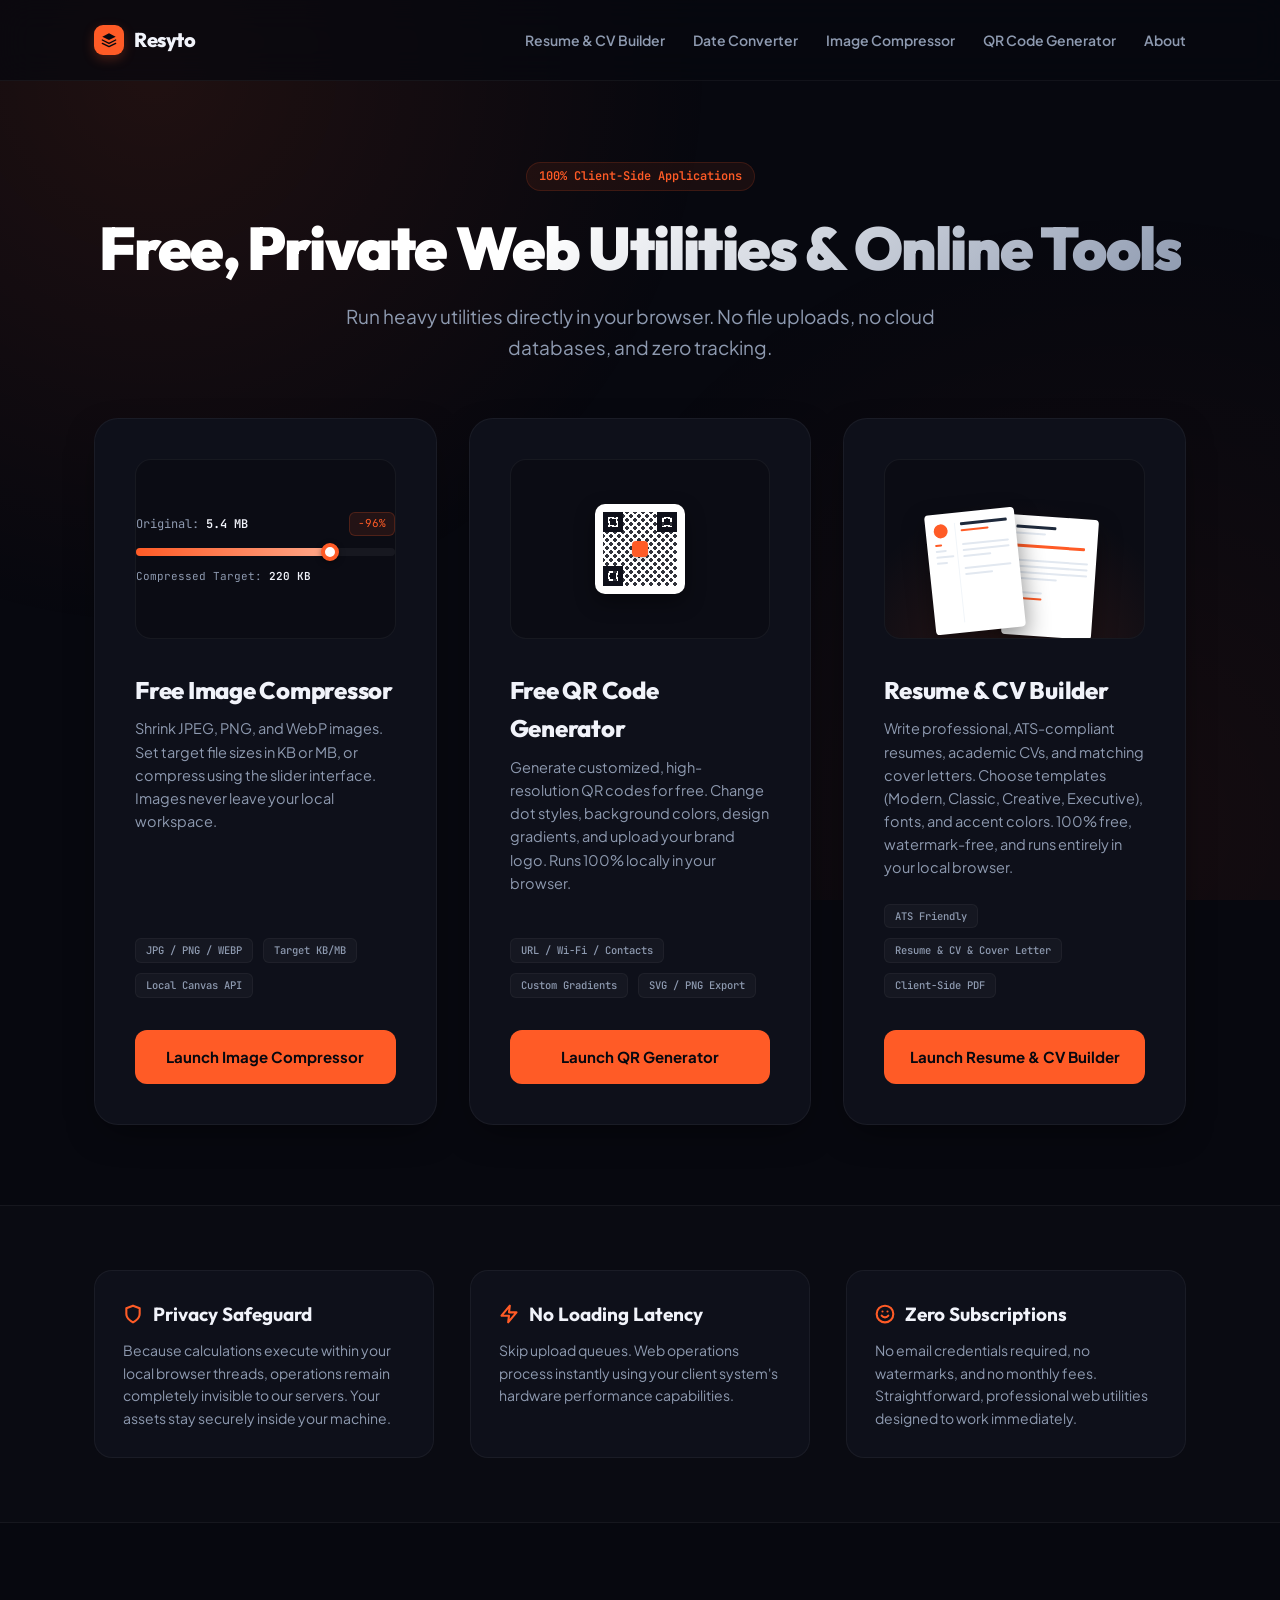
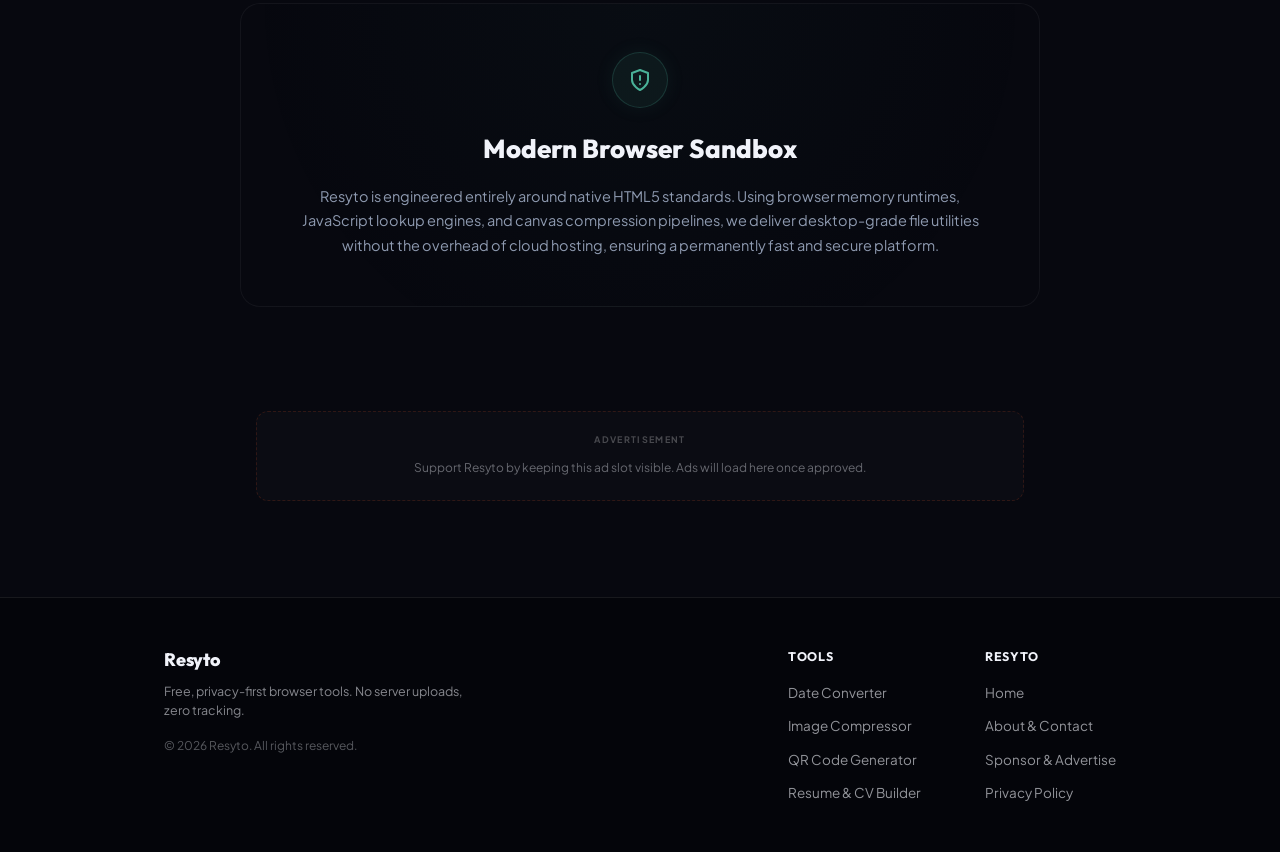
==== index.html @ 3b46aefe "Add global Google AdSense ad slots and Patreon support button across all tools" ====
<!DOCTYPE html>
<html lang="en">
<head>
  <meta charset="UTF-8">
  <meta name="viewport" content="width=device-width, initial-scale=1">
  <title>Resyto — Free Resume Builder, Image Compressor &amp; QR Code Generator</title>
  <meta name="description" content="Build professional, ATS-compliant resumes &amp; CVs, compress images to exact KB targets, and generate custom QR codes. 100% free, private, and local in your browser.">
  <meta name="robots" content="index, follow">
  <meta name="theme-color" content="#07080F">
  <meta name="color-scheme" content="dark">
  <link rel="canonical" href="https://resyto.com/">
  <link rel="manifest" href="/manifest.json">

  <!-- Structured Data: WebSite Schema -->
  <script type="application/ld+json">
  {
    "@context": "https://schema.org",
    "@type": "WebSite",
    "name": "Resyto",
    "url": "https://resyto.com/",
    "description": "A curated suite of free, private, and client-side web tools, including an ATS Resume & CV Builder, Free Image Compressor, and Custom QR Code Generator."
  }
  </script>

  <!-- Structured Data: BreadcrumbList Schema -->
  <script type="application/ld+json">
  {
    "@context": "https://schema.org",
    "@type": "BreadcrumbList",
    "itemListElement": [
      {
        "@type": "ListItem",
        "position": 1,
        "name": "Home",
        "item": "https://resyto.com/"
      }
    ]
  }
  </script>
  
  <link rel="icon" type="image/png" href="/favicon.png">
  <link rel="apple-touch-icon" href="/favicon.png">
  <link rel="shortcut icon" href="/favicon.ico" type="image/x-icon">

  <!-- Open Graph / Facebook -->
  <meta property="og:type" content="website">
  <meta property="og:url" content="https://resyto.com/">
  <meta property="og:title" content="Resyto — Free Resume Builder, Image Compressor &amp; QR">
  <meta property="og:description" content="Smarter web tools running 100% locally. Build ATS-compliant resumes, compress images to target sizes, and generate styled QR codes. Free, private &amp; secure.">
  <meta property="og:image" content="https://resyto.com/og-image.png">
  <meta property="og:image:secure_url" content="https://resyto.com/og-image.png">
  <meta property="og:image:type" content="image/png">
  <meta property="og:image:width" content="1200">
  <meta property="og:image:height" content="630">
  <meta property="og:image:alt" content="Resyto — Free Web Tools & Utilities">
  <meta property="og:locale" content="en_US">
  <meta property="og:site_name" content="Resyto">

  <!-- Twitter -->
  <meta name="twitter:card" content="summary_large_image">
  <meta name="twitter:url" content="https://resyto.com/">
  <meta name="twitter:title" content="Resyto — Free Resume Builder, Image Compressor &amp; QR">
  <meta name="twitter:description" content="Smarter web tools running 100% locally. Build ATS-compliant resumes, compress images to target sizes, and generate styled QR codes. Free, private &amp; secure.">
  <meta name="twitter:image" content="https://resyto.com/og-image.png">
  <meta name="twitter:image:alt" content="Resyto — Free Web Tools & Utilities">

  <!-- Typography -->
  <link rel="preconnect" href="https://fonts.googleapis.com">
  <link rel="preconnect" href="https://fonts.gstatic.com" crossorigin>
  <link href="https://fonts.googleapis.com/css2?family=Outfit:wght@400;500;600;700;800;900&family=Plus+Jakarta+Sans:wght@400;500;600;700;800&family=JetBrains+Mono:wght@400;500;600&display=swap" rel="stylesheet">

  <style>
    :root {
      --bg: #07080F;
      --bg-surface: #0E101A;
      --bg-surface-raised: #151829;
      --border: rgba(255, 255, 255, 0.05);
      --border-hover: rgba(255, 255, 255, 0.12);
      
      --primary: #FF5B26; /* Tomato Orange */
      --primary-glow: rgba(255, 91, 38, 0.15);
      --green: #4AB299; /* Mint Teal */
      --green-glow: rgba(74, 178, 153, 0.15);
      
      --text: #F1F3FA;
      --text-muted: #8E9AB0;
      --text-dim: #5C677D;
      
      --shadow: rgba(0, 0, 0, 0.6);
      --font-title: 'Outfit', sans-serif;
      --font-sans: 'Plus Jakarta Sans', sans-serif;
      --font-mono: 'JetBrains Mono', monospace;
    }

    * {
      margin: 0;
      padding: 0;
      box-sizing: border-box;
    }

    body {
      background-color: var(--bg);
      color: var(--text);
      font-family: var(--font-sans);
      -webkit-font-smoothing: antialiased;
      line-height: 1.6;
      min-height: 100vh;
      display: flex;
      flex-direction: column;
      position: relative;
      overflow-x: hidden;
    }

    /* Ambient Background Glows */
    body::before {
      content: '';
      position: fixed;
      inset: 0;
      background: 
        radial-gradient(circle at 12% 8%, rgba(255, 91, 38, 0.10) 0%, transparent 40%),
        radial-gradient(circle at 88% 92%, rgba(255, 91, 38, 0.06) 0%, transparent 45%);
      pointer-events: none;
      z-index: 0;
    }

    .container {
      max-width: 1140px;
      margin: 0 auto;
      padding: 0 24px;
      position: relative;
      z-index: 1;
      width: 100%;
    }

    /* Navbar */
    header {
      padding: 24px 0;
      border-bottom: 1px solid var(--border);
      background-color: rgba(7, 8, 15, 0.7);
      backdrop-filter: blur(16px);
      position: sticky;
      top: 0;
      z-index: 100;
    }

    .nav-container {
      display: flex;
      justify-content: space-between;
      align-items: center;
    }

    .brand {
      display: flex;
      align-items: center;
      gap: 10px;
      text-decoration: none;
      color: var(--text);
    }

    .brand-logo {
      width: 30px;
      height: 30px;
      border-radius: 9px;
      background: linear-gradient(135deg, var(--primary) 0%, var(--green) 100%);
      display: flex;
      align-items: center;
      justify-content: center;
      box-shadow: 0 4px 12px rgba(255, 91, 38, 0.2);
    }

    .brand-logo svg {
      width: 16px;
      height: 16px;
      color: #FFF;
    }

    .brand-name {
      font-family: var(--font-title);
      font-weight: 800;
      font-size: 20px;
      letter-spacing: -0.02em;
    }

    .nav-links {
      display: flex;
      gap: 28px;
    }

    .nav-links a {
      color: var(--text-muted);
      text-decoration: none;
      font-size: 14px;
      font-weight: 600;
      transition: color 0.2s ease;
    }

    .nav-links a:hover {
      color: var(--text);
    }

    /* Hero Section */
    .hero {
      padding: 80px 0 56px;
      text-align: center;
    }

    .hero-badge {
      font-family: var(--font-mono);
      font-size: 12px;
      font-weight: 600;
      color: var(--primary);
      background-color: rgba(255, 91, 38, 0.08);
      border: 1px solid rgba(255, 91, 38, 0.15);
      padding: 4px 12px;
      border-radius: 99px;
      margin-bottom: 24px;
      display: inline-block;
    }

    .hero h1 {
      font-family: var(--font-title);
      font-size: clamp(38px, 6vw, 60px);
      font-weight: 900;
      line-height: 1.1;
      letter-spacing: -0.03em;
      margin-bottom: 20px;
    }

    .hero h1 span.gradient {
      background: linear-gradient(135deg, #FFF 40%, var(--text-muted) 100%);
      -webkit-background-clip: text;
      -webkit-text-fill-color: transparent;
    }

    .hero p.subtitle {
      font-size: clamp(16px, 2.2vw, 19px);
      color: var(--text-muted);
      max-width: 600px;
      margin: 0 auto;
      line-height: 1.6;
    }

    /* Bento Grid */
    .bento-grid {
      display: grid;
      grid-template-columns: repeat(3, 1fr);
      gap: 32px;
      margin-bottom: 80px;
    }

    @media (max-width: 950px) {
      .bento-grid {
        grid-template-columns: repeat(2, 1fr);
        gap: 32px;
      }
    }

    @media (max-width: 650px) {
      .bento-grid {
        grid-template-columns: 1fr;
        gap: 24px;
      }
    }

    .bento-card {
      background-color: var(--bg-surface);
      border: 1px solid var(--border);
      border-radius: 24px;
      padding: 40px;
      display: flex;
      flex-direction: column;
      position: relative;
      overflow: hidden;
      box-shadow: 0 12px 36px -12px var(--shadow);
      transition: transform 0.3s cubic-bezier(0.16, 1, 0.3, 1), border-color 0.3s ease;
    }

    .bento-card:hover {
      transform: translateY(-4px);
      border-color: var(--border-hover);
    }

    /* Builder Card Visual Mockup */
    .mock-builder {
      width: 100%;
      height: 100%;
      background: radial-gradient(circle at 50% 120%, rgba(255, 91, 38, 0.15), transparent 70%);
      display: flex;
      justify-content: center;
      align-items: center;
      position: relative;
      overflow: hidden;
    }
    .mock-sheet {
      width: 90px;
      height: 120px;
      background: #FFF;
      border-radius: 4px;
      padding: 10px 8px;
      display: flex;
      flex-direction: column;
      box-shadow: 0 10px 24px rgba(0, 0, 0, 0.45);
      transition: transform 0.4s cubic-bezier(0.16, 1, 0.3, 1);
      position: absolute;
    }
    .mock-sheet.resume-sheet {
      left: calc(50% - 85px);
      transform: translateY(22px) rotate(-6deg);
      z-index: 2;
    }
    .mock-sheet.letter-sheet {
      left: calc(50% - 10px);
      transform: translateY(28px) rotate(4deg);
      z-index: 1;
    }
    .bento-card:hover .resume-sheet {
      transform: translateY(12px) rotate(-3deg);
    }
    .bento-card:hover .letter-sheet {
      transform: translateY(16px) rotate(8deg);
    }
    .mock-resume-layout {
      display: flex;
      gap: 5px;
      height: 100%;
      width: 100%;
    }
    .mock-resume-sidebar {
      width: 32%;
      border-right: 1px solid #f1f5f9;
      display: flex;
      flex-direction: column;
      gap: 4px;
      padding-right: 3px;
    }
    .mock-resume-main {
      width: 68%;
      display: flex;
      flex-direction: column;
      gap: 4px;
    }
    .mock-avatar {
      width: 12px;
      height: 12px;
      border-radius: 50%;
      background: var(--primary);
    }
    .mock-line {
      height: 2px;
      background: #e2e8f0;
      border-radius: 1px;
      width: 100%;
    }
    .mock-line.accent {
      background: var(--primary);
    }
    .mock-line.dark {
      background: #1e293b;
      height: 3px;
    }
    .mock-line.short {
      width: 60%;
    }
    .mock-line.xs {
      width: 40%;
    }
    .mock-letter-layout {
      display: flex;
      flex-direction: column;
      gap: 4px;
      height: 100%;
      width: 100%;
    }

    /* Card background glows on hover */
    .bento-card::before {
      content: '';
      position: absolute;
      inset: 0;
      background: radial-gradient(circle at 80% 20%, var(--glow-color) 0%, transparent 50%);
      opacity: 0;
      transition: opacity 0.5s ease;
      pointer-events: none;
      z-index: 0;
    }

    .bento-card:hover::before {
      opacity: 1;
    }

    .date-card { --glow-color: rgba(74, 178, 153, 0.08); }
    .compress-card { --glow-color: rgba(255, 91, 38, 0.08); }
    .qr-card { --glow-color: rgba(255, 91, 38, 0.08); }

    .card-content {
      position: relative;
      z-index: 1;
      display: flex;
      flex-direction: column;
      height: 100%;
    }

    /* High fidelity CSS Visualizations */
    .card-visual {
      height: 180px;
      background-color: rgba(0, 0, 0, 0.2);
      border: 1px solid var(--border);
      border-radius: 16px;
      margin-bottom: 32px;
      position: relative;
      overflow: hidden;
      display: flex;
      align-items: center;
      justify-content: center;
    }

    /* Date Calendar mockup */
    .mock-calendar {
      display: flex;
      background-color: #171924;
      border: 1px solid rgba(255, 255, 255, 0.06);
      border-radius: 12px;
      width: 240px;
      overflow: hidden;
      box-shadow: 0 8px 24px rgba(0,0,0,0.4);
    }

    .mock-cal-side {
      width: 70px;
      background-color: var(--green);
      display: flex;
      flex-direction: column;
      align-items: center;
      justify-content: center;
      color: #07080F;
      font-weight: 800;
      font-family: var(--font-title);
    }
    .mock-cal-side .val { font-size: 28px; line-height: 1; }
    .mock-cal-side .lbl { font-size: 11px; text-transform: uppercase; margin-top: 2px; }

    .mock-cal-body {
      flex-grow: 1;
      padding: 16px;
      display: flex;
      flex-direction: column;
      justify-content: center;
    }
    .mock-cal-body .date-item { font-size: 13px; font-weight: 600; color: var(--text); }
    .mock-cal-body .date-deva { font-size: 12px; color: var(--green); margin-top: 2px; }

    /* Compress Mockup slider */
    .mock-compress {
      width: 260px;
      display: flex;
      flex-direction: column;
      gap: 12px;
    }

    .mock-comp-stats {
      display: flex;
      justify-content: space-between;
      align-items: center;
    }

    .mock-comp-pill {
      font-family: var(--font-mono);
      font-size: 11px;
      background-color: rgba(255, 91, 38, 0.1);
      color: var(--primary);
      padding: 2px 8px;
      border-radius: 6px;
      border: 1px solid rgba(255, 91, 38, 0.2);
    }

    .mock-comp-file {
      font-family: var(--font-mono);
      font-size: 12px;
      color: var(--text-muted);
    }
    .mock-comp-file span { color: var(--text); font-weight: 600; }

    .mock-comp-bar {
      height: 8px;
      border-radius: 99px;
      background-color: rgba(255, 255, 255, 0.05);
      position: relative;
    }
    .mock-comp-fill {
      height: 100%;
      width: 75%;
      background: linear-gradient(90deg, var(--primary) 0%, #FFA88A 100%);
      border-radius: 99px;
      position: relative;
    }
    .mock-comp-handle {
      position: absolute;
      right: 0;
      top: 50%;
      transform: translate(50%, -50%);
      width: 18px;
      height: 18px;
      border-radius: 50%;
      background-color: #FFF;
      border: 4px solid var(--primary);
      box-shadow: 0 2px 6px rgba(0,0,0,0.4);
    }

    /* Mock QR Code Visual */
    .mock-qrcode {
      width: 90px;
      height: 90px;
      background-color: #FFF;
      border-radius: 10px;
      position: relative;
      padding: 8px;
      box-shadow: 0 8px 20px rgba(0, 0, 0, 0.4);
    }
    .mock-qr-corner {
      width: 20px;
      height: 20px;
      border: 5px solid #0E101A;
      background-color: #FFF;
      position: absolute;
      box-sizing: border-box;
      display: flex;
      align-items: center;
      justify-content: center;
    }
    .mock-qr-corner::before {
      content: '';
      width: 6px;
      height: 6px;
      background-color: #0E101A;
      display: block;
    }
    .top-left { top: 8px; left: 8px; }
    .top-right { top: 8px; right: 8px; }
    .bottom-left { bottom: 8px; left: 8px; }
    .mock-qr-dots {
      position: absolute;
      inset: 8px;
      background-image: 
        radial-gradient(#0E101A 2px, transparent 2px),
        radial-gradient(#0E101A 2px, transparent 2px);
      background-size: 8px 8px;
      background-position: 0 0, 4px 4px;
      opacity: 0.85;
      z-index: 1;
    }
    .mock-qr-logo {
      position: absolute;
      top: 50%; left: 50%;
      transform: translate(-50%, -50%);
      width: 16px;
      height: 16px;
      border-radius: 4px;
      background-color: var(--primary);
      z-index: 2;
      box-shadow: 0 2px 4px rgba(0, 0, 0, 0.2);
    }

    /* Card Details */
    .card-title {
      font-family: var(--font-title);
      font-size: 24px;
      font-weight: 800;
      margin-bottom: 8px;
      letter-spacing: -0.01em;
    }

    .card-desc {
      color: var(--text-muted);
      font-size: 14.5px;
      line-height: 1.6;
      margin-bottom: 24px;
      flex-grow: 1;
    }

    .card-badges {
      display: flex;
      gap: 10px;
      margin-bottom: 32px;
      flex-wrap: wrap;
    }

    .badge-item {
      font-family: var(--font-mono);
      font-size: 10.5px;
      font-weight: 500;
      padding: 3px 10px;
      border-radius: 6px;
      background-color: rgba(255, 255, 255, 0.03);
      border: 1px solid rgba(255, 255, 255, 0.04);
      color: var(--text-muted);
    }

    .card-button {
      display: inline-flex;
      align-items: center;
      justify-content: center;
      gap: 10px;
      padding: 15px;
      border-radius: 12px;
      font-weight: 700;
      font-size: 15px;
      text-decoration: none;
      transition: all 0.2s ease;
      cursor: pointer;
      background-color: var(--primary);
      color: #07080F;
    }
    .card-button:hover {
      background-color: #FF7547;
      box-shadow: 0 6px 20px -6px rgba(255, 91, 38, 0.4);
    }

    /* Benefits Section */
    .benefits-wrapper {
      background-color: rgba(255, 255, 255, 0.01);
      border-top: 1px solid var(--border);
      border-bottom: 1px solid var(--border);
      padding: 64px 0;
      margin-bottom: 80px;
    }

    .benefits-grid {
      display: grid;
      grid-template-columns: repeat(3, 1fr);
      gap: 36px;
    }

    @media (max-width: 768px) {
      .benefits-grid {
        grid-template-columns: 1fr;
        gap: 28px;
      }
    }

    .benefit-col {
      background-color: var(--bg-surface);
      border: 1px solid var(--border);
      border-radius: 18px;
      padding: 28px;
      transition: transform 0.25s ease, border-color 0.25s ease, box-shadow 0.25s ease;
      position: relative;
      overflow: hidden;
    }

    .benefit-col::before {
      content: '';
      position: absolute;
      top: 0; left: 0; right: 0; height: 3px;
      background: linear-gradient(90deg, var(--primary) 0%, var(--green) 100%);
      opacity: 0;
      transition: opacity 0.25s ease;
    }

    .benefit-col:hover {
      transform: translateY(-4px);
      border-color: var(--border-hover);
      box-shadow: 0 12px 30px -10px rgba(0,0,0,0.5);
    }

    .benefit-col:hover::before {
      opacity: 1;
    }

    .benefit-col h3 {
      font-family: var(--font-title);
      font-size: 19px;
      font-weight: 700;
      margin-bottom: 10px;
      color: var(--text);
      display: flex;
      align-items: center;
      gap: 10px;
    }

    .benefit-col h3 svg {
      width: 20px;
      height: 20px;
      color: var(--primary);
    }

    .benefit-col p {
      font-size: 14px;
      color: var(--text-muted);
      line-height: 1.6;
    }

    /* Trust & Security */
    .security-box {
      border: 1px solid var(--border);
      border-radius: 20px;
      padding: 48px;
      text-align: center;
      max-width: 800px;
      margin: 0 auto 80px;
      background: radial-gradient(circle at 50% 0%, rgba(74, 178, 153, 0.03) 0%, transparent 80%);
      transition: border-color 0.25s ease, box-shadow 0.25s ease;
    }

    .security-box:hover {
      border-color: rgba(74, 178, 153, 0.2);
      box-shadow: 0 16px 40px -15px rgba(0,0,0,0.6);
    }

    .security-box h2 {
      font-family: var(--font-title);
      font-size: 26px;
      font-weight: 800;
      margin-bottom: 14px;
    }

    .security-box p {
      font-size: 14.5px;
      color: var(--text-muted);
      line-height: 1.7;
    }

    /* Footer */
    /* Footer */
    footer {
      border-top: 1px solid rgba(255, 255, 255, 0.08);
      padding: 48px 0;
      background-color: #04050a;
      margin-top: 64px;
      width: 100%;
    }
    .footer-inner {
      max-width: 1000px;
      margin: 0 auto;
      display: flex;
      justify-content: space-between;
      align-items: flex-start;
      flex-wrap: wrap;
      gap: 32px;
      padding: 0 24px;
      width: 100%;
      box-sizing: border-box;
    }
    .footer-brand {
      display: flex;
      flex-direction: column;
      gap: 8px;
      text-align: left;
    }
    .footer-brand h3 {
      font-family: var(--font-title);
      font-weight: 800;
      font-size: 18px;
      margin: 0;
      color: #F1F3FA;
      letter-spacing: -0.01em;
    }
    .footer-tagline {
      font-size: 12.5px;
      color: rgba(241, 243, 250, 0.55);
      margin: 0;
      max-width: 320px;
      line-height: 1.5;
    }
    .footer-copy {
      font-size: 12px;
      color: rgba(241, 243, 250, 0.35);
      margin-top: 8px;
    }
    .footer-links-container {
      display: flex;
      gap: 64px;
    }
    .footer-col {
      display: flex;
      flex-direction: column;
      gap: 12px;
    }
    .footer-col h4 {
      font-family: var(--font-title);
      font-size: 12.5px;
      font-weight: 700;
      color: #F1F3FA;
      text-transform: uppercase;
      letter-spacing: 0.05em;
      margin: 0 0 4px 0;
    }
    .footer-col a {
      color: rgba(241, 243, 250, 0.6);
      text-decoration: none;
      font-size: 13.5px;
      transition: color 0.15s ease;
    }
    .footer-col a:hover {
      color: #F1F3FA;
    }

    .carousel-dots {
      display: none;
    }

    @media (max-width: 768px) {
      .container {
        padding: 0 16px;
      }
      header {
        padding: 14px 0;
      }
      .nav-container {
        flex-direction: column;
        gap: 12px;
        align-items: center;
        padding: 0 16px;
      }
      @keyframes navWiggle {
        0%, 100% { transform: translateX(0); }
        30% { transform: translateX(-20px); }
        60% { transform: translateX(4px); }
        80% { transform: translateX(0); }
      }
      .nav-links {
        width: 100%;
        display: flex;
        flex-wrap: nowrap;
        overflow-x: auto;
        gap: 20px;
        padding: 4px 16px 8px;
        justify-content: flex-start;
        -webkit-overflow-scrolling: touch;
        scroll-snap-type: x mandatory;
        -webkit-mask-image: linear-gradient(to right, rgba(0,0,0,1) 82%, rgba(0,0,0,0) 98%);
        mask-image: linear-gradient(to right, rgba(0,0,0,1) 82%, rgba(0,0,0,0) 98%);
        animation: navWiggle 1.2s cubic-bezier(0.25, 1, 0.5, 1) 0.8s;
      }
      .nav-links a {
        white-space: nowrap;
        scroll-snap-align: start;
        font-size: 13.5px;
      }
      .nav-links a:last-child {
        padding-right: 24px;
      }
      .nav-links::-webkit-scrollbar {
        display: none;
      }
      .nav-links {
        -ms-overflow-style: none;
        scrollbar-width: none;
      }
      
      .hero {
        padding: 32px 0 24px;
      }
      .hero-badge {
        font-size: 11px;
        padding: 4px 10px;
        margin-bottom: 12px;
      }
      .hero h1 {
        font-size: 30px;
        line-height: 1.2;
      }
      .subtitle {
        font-size: 14px;
        margin-top: 10px;
        line-height: 1.5;
      }
      
      .bento-card {
        padding: 20px;
        border-radius: 18px;
      }
      
      .card-visual {
        height: 140px;
        margin-bottom: 20px;
      }
      
      .mock-calendar {
        width: 100%;
        max-width: 220px;
      }
      
      .mock-compress {
        width: 100%;
        max-width: 240px;
      }
      
      .card-title {
        font-size: 20px;
        margin-bottom: 8px;
      }
      
      .card-desc {
        font-size: 13px;
        margin-bottom: 16px;
        line-height: 1.5;
      }
      
      .card-badges {
        margin-bottom: 20px;
        gap: 6px;
      }
      .badge-item {
        font-size: 11px;
        padding: 3px 8px;
      }
      .card-button {
        padding: 12px 16px;
        font-size: 13.5px;
      }
      
      .benefits-wrapper {
        padding: 24px 0 8px;
        margin-bottom: 24px;
        overflow: hidden;
      }
      .benefits-grid {
        display: flex !important;
        grid-template-columns: none !important;
        overflow-x: auto;
        scroll-snap-type: x mandatory;
        scroll-padding: 0 16px;
        gap: 16px;
        padding: 8px 0 20px;
        margin: 0 -16px;
        scrollbar-width: none;
        -webkit-overflow-scrolling: touch;
      }
      .benefits-grid::before,
      .benefits-grid::after {
        content: '';
        flex: 0 0 16px;
        display: block;
      }
      .benefits-grid::-webkit-scrollbar {
        display: none;
      }
      .benefit-col {
        flex: 0 0 85%;
        max-width: 320px;
        scroll-snap-align: start;
        padding: 20px;
        border-radius: 16px;
        gap: 8px;
        box-shadow: 0 8px 24px -8px rgba(0,0,0,0.4);
      }
      .benefit-col h3 {
        font-size: 17px;
      }
      .benefit-col p {
        font-size: 13px;
        line-height: 1.5;
      }
      
      .carousel-dots {
        display: flex;
        justify-content: center;
        gap: 8px;
        margin-top: 8px;
        margin-bottom: 20px;
      }
      .carousel-dot {
        width: 6px;
        height: 6px;
        border-radius: 50%;
        background-color: var(--border-hover);
        transition: all 0.25s ease;
      }
      .carousel-dot.active {
        background-color: var(--primary);
        width: 18px;
        border-radius: 3px;
      }
      
      .security-box {
        padding: 24px 16px;
        margin-bottom: 32px;
      }
      .security-box h2 {
        font-size: 20px;
        margin-bottom: 10px;
      }
      .security-box p {
        font-size: 13px;
        line-height: 1.6;
      }
      
      footer {
        padding: 32px 0;
      }
      .footer-inner {
        flex-direction: column;
        align-items: center;
        text-align: center;
        gap: 24px;
      }
      .footer-brand {
        align-items: center;
        text-align: center;
      }
      .footer-links-container {
        gap: 40px;
        justify-content: center;
        width: 100%;
      }
      .footer-col {
        align-items: center;
        text-align: center;
      }
      .footer-copy {
        margin-top: 4px;
      }
    }

    /* Global Ad Placement styles */
    .resyto-ad-container-wrapper {
      max-width: 800px;
      margin: 24px auto 32px;
      padding: 0 16px;
      box-sizing: border-box;
      width: 100%;
    }
    .resyto-ad-container {
      background: rgba(255, 255, 255, 0.02);
      border: 1px dashed rgba(255, 91, 38, 0.15);
      border-radius: 12px;
      padding: 16px 20px;
      display: flex;
      flex-direction: column;
      align-items: center;
      justify-content: center;
      text-align: center;
      min-height: 90px;
      box-sizing: border-box;
    }
    .resyto-ad-label {
      font-size: 9px;
      letter-spacing: 0.15em;
      color: rgba(255, 255, 255, 0.25);
      font-family: 'Plus Jakarta Sans', sans-serif;
      font-weight: 700;
      margin-bottom: 6px;
      text-transform: uppercase;
    }
    .resyto-ad-placeholder-text {
      font-size: 12px;
      color: rgba(241, 243, 250, 0.4);
      font-family: 'Plus Jakarta Sans', sans-serif;
      line-height: 1.5;
    }
  </style>
</head>
<body>

  <header>
    <div class="container nav-container">
      <a href="/" class="brand">
        <div class="brand-logo" aria-hidden="true" style="width: 30px; height: 30px; border-radius: 9px; background: var(--primary); display: flex; align-items: center; justify-content: center; box-shadow: 0 4px 12px rgba(255, 91, 38, 0.25);">
          <svg viewBox="0 0 24 24" fill="none" xmlns="http://www.w3.org/2000/svg" style="width: 16px; height: 16px;">
            <path d="M12 2L2 7L12 12L22 7L12 2Z" fill="#07080F"/>
            <path d="M2 17L12 22L22 17" stroke="#07080F" stroke-width="2" stroke-linecap="round" stroke-linejoin="round"/>
            <path d="M2 12L12 17L22 12" stroke="#07080F" stroke-width="2" stroke-linecap="round" stroke-linejoin="round"/>
          </svg>
        </div>
        <span class="brand-name">Resyto</span>
      </a>
      <nav class="nav-links" aria-label="Main Navigation">
        <a href="/resume-cv-builder/">Resume &amp; CV Builder</a>
        <a href="/dateconverter/">Date Converter</a>
        <a href="/imagecompressor/">Image Compressor</a>
        <a href="/qrgenerator/">QR Code Generator</a>
        <a href="/about.html">About</a>
      </nav>
    </div>
  </header>

  <main class="container">
    
    <!-- Hero -->
    <section class="hero">
      <div class="hero-badge">100% Client-Side Applications</div>
      <h1><span class="gradient">Free, Private Web Utilities &amp; Online Tools</span></h1>
      <p class="subtitle">Run heavy utilities directly in your browser. No file uploads, no cloud databases, and zero tracking.</p>
    </section>

    <!-- Bento Grid -->
    <section class="bento-grid">
      
      <!-- Image Compressor Card -->
      <article class="bento-card compress-card">
        <div class="card-content">
          <div class="card-visual">
            <div class="mock-compress">
              <div class="mock-comp-stats">
                <div class="mock-comp-file">Original: <span>5.4 MB</span></div>
                <div class="mock-comp-pill">-96%</div>
              </div>
              <div class="mock-comp-bar">
                <div class="mock-comp-fill">
                  <div class="mock-comp-handle"></div>
                </div>
              </div>
              <div class="mock-comp-stats">
                <div class="mock-comp-file" style="font-size: 11px;">Compressed Target: <span>220 KB</span></div>
              </div>
            </div>
          </div>
          <h2 class="card-title">Free Image Compressor</h2>
          <p class="card-desc">Shrink JPEG, PNG, and WebP images. Set target file sizes in KB or MB, or compress using the slider interface. Images never leave your local workspace.</p>
          <div class="card-badges">
            <span class="badge-item">JPG / PNG / WEBP</span>
            <span class="badge-item">Target KB/MB</span>
            <span class="badge-item">Local Canvas API</span>
          </div>
          <a href="/imagecompressor/" class="card-button" id="launch-imagecompressor">Launch Image Compressor</a>
        </div>
      </article>

      <!-- QR Code Generator Card -->
      <article class="bento-card qr-card">
        <div class="card-content">
          <div class="card-visual">
            <div class="mock-qrcode">
              <div class="mock-qr-corner top-left"></div>
              <div class="mock-qr-corner top-right"></div>
              <div class="mock-qr-corner bottom-left"></div>
              <div class="mock-qr-dots"></div>
              <div class="mock-qr-logo"></div>
            </div>
          </div>
          <h2 class="card-title">Free QR Code Generator</h2>
          <p class="card-desc">Generate customized, high-resolution QR codes for free. Change dot styles, background colors, design gradients, and upload your brand logo. Runs 100% locally in your browser.</p>
          <div class="card-badges">
            <span class="badge-item">URL / Wi-Fi / Contacts</span>
            <span class="badge-item">Custom Gradients</span>
            <span class="badge-item">SVG / PNG Export</span>
          </div>
          <a href="/qrgenerator/" class="card-button" id="launch-qrgenerator">Launch QR Generator</a>
        </div>
      </article>

      <!-- Resume & CV Builder Card -->
      <article class="bento-card builder-card">
        <div class="card-content">
          <div class="card-visual">
            <div class="mock-builder">
              <!-- Left Overlapping Sheet: Resume with Sidebar -->
              <div class="mock-sheet resume-sheet">
                <div class="mock-resume-layout">
                  <div class="mock-resume-sidebar">
                    <div class="mock-avatar" style="width: 14px; height: 14px; margin-bottom: 2px;"></div>
                    <div class="mock-line xs accent"></div>
                    <div class="mock-line short"></div>
                    <div class="mock-line"></div>
                    <div class="mock-line short"></div>
                  </div>
                  <div class="mock-resume-main">
                    <div class="mock-line dark"></div>
                    <div class="mock-line short accent"></div>
                    <div style="height: 4px;"></div>
                    <div class="mock-line"></div>
                    <div class="mock-line"></div>
                    <div class="mock-line short"></div>
                    <div style="height: 2px;"></div>
                    <div class="mock-line"></div>
                    <div class="mock-line short"></div>
                  </div>
                </div>
              </div>
              <!-- Right Overlapping Sheet: Cover Letter -->
              <div class="mock-sheet letter-sheet">
                <div class="mock-letter-layout">
                  <div class="mock-line dark" style="width: 40px;"></div>
                  <div class="mock-line xs" style="margin-bottom: 6px;"></div>
                  <div class="mock-line accent" style="width: 70px; height: 3px;"></div>
                  <div style="height: 4px;"></div>
                  <div class="mock-line"></div>
                  <div class="mock-line"></div>
                  <div class="mock-line"></div>
                  <div class="mock-line short"></div>
                  <div style="height: 4px;"></div>
                  <div class="mock-line xs"></div>
                  <div class="mock-line xs accent"></div>
                </div>
              </div>
            </div>
          </div>
          <h2 class="card-title">Resume &amp; CV Builder</h2>
          <p class="card-desc">Write professional, ATS-compliant resumes, academic CVs, and matching cover letters. Choose templates (Modern, Classic, Creative, Executive), fonts, and accent colors. 100% free, watermark-free, and runs entirely in your local browser.</p>
          <div class="card-badges">
            <span class="badge-item">ATS Friendly</span>
            <span class="badge-item">Resume &amp; CV &amp; Cover Letter</span>
            <span class="badge-item">Client-Side PDF</span>
          </div>
          <a href="/resume-cv-builder/" class="card-button" id="launch-resumebuilder">Launch Resume &amp; CV Builder</a>
        </div>
      </article>

    </section>

  </main>

  <!-- Value Propositions -->
  <section class="benefits-wrapper">
    <div class="container benefits-grid">
      
      <div class="benefit-col">
        <h3>
          <svg viewBox="0 0 24 24" fill="none" stroke="currentColor" stroke-width="2.5" stroke-linecap="round" stroke-linejoin="round">
            <path d="M12 22s8-4 8-10V5l-8-3-8 3v7c0 6 8 10 8 10z"/>
          </svg>
          Privacy Safeguard
        </h3>
        <p>Because calculations execute within your local browser threads, operations remain completely invisible to our servers. Your assets stay securely inside your machine.</p>
      </div>

      <div class="benefit-col">
        <h3>
          <svg viewBox="0 0 24 24" fill="none" stroke="currentColor" stroke-width="2.5" stroke-linecap="round" stroke-linejoin="round">
            <polygon points="13 2 3 14 12 14 11 22 21 10 12 10 13 2"/>
          </svg>
          No Loading Latency
        </h3>
        <p>Skip upload queues. Web operations process instantly using your client system's hardware performance capabilities.</p>
      </div>

      <div class="benefit-col">
        <h3>
          <svg viewBox="0 0 24 24" fill="none" stroke="currentColor" stroke-width="2.5" stroke-linecap="round" stroke-linejoin="round">
            <circle cx="12" cy="12" r="10"/>
            <path d="M8 14s1.5 2 4 2 4-2 4-2"/>
            <line x1="9" y1="9" x2="9.01" y2="9"/>
            <line x1="15" y1="9" x2="15.01" y2="9"/>
          </svg>
          Zero Subscriptions
        </h3>
        <p>No email credentials required, no watermarks, and no monthly fees. Straightforward, professional web utilities designed to work immediately.</p>
      </div>

    </div>
    <div class="carousel-dots" aria-hidden="true">
      <span class="carousel-dot active"></span>
      <span class="carousel-dot"></span>
      <span class="carousel-dot"></span>
    </div>
  </section>

  <!-- Security Details -->
  <section class="container">
    <div class="security-box">
      <div class="security-icon" aria-hidden="true" style="margin-bottom: 20px; display: inline-flex; align-items: center; justify-content: center; width: 56px; height: 56px; border-radius: 50%; background: rgba(74, 178, 153, 0.08); border: 1px solid rgba(74, 178, 153, 0.2); color: var(--green); box-shadow: 0 0 20px rgba(74, 178, 153, 0.08);">
        <svg viewBox="0 0 24 24" fill="none" stroke="currentColor" stroke-width="2" stroke-linecap="round" stroke-linejoin="round" style="width: 24px; height: 24px;">
          <path d="M12 22s8-4 8-10V5l-8-3-8 3v7c0 6 8 10 8 10z"/>
          <path d="M12 8v4"/>
          <path d="M12 16h.01"/>
        </svg>
      </div>
      <h2>Modern Browser Sandbox</h2>
      <p>Resyto is engineered entirely around native HTML5 standards. Using browser memory runtimes, JavaScript lookup engines, and canvas compression pipelines, we deliver desktop-grade file utilities without the overhead of cloud hosting, ensuring a permanently fast and secure platform.</p>
    </div>
  </section>

  <!-- Resyto Ad Placement Slot -->
  <div class="resyto-ad-container-wrapper">
    <div class="resyto-ad-container">
      <div class="resyto-ad-label">ADVERTISEMENT</div>
      <div class="resyto-ad-content">
        <span class="resyto-ad-placeholder-text">Support Resyto by keeping this ad slot visible. Ads will load here once approved.</span>
      </div>
    </div>
  </div>

  <footer>
    <div class="footer-inner">
      <div class="footer-brand">
        <h3>Resyto</h3>
        <p class="footer-tagline">Free, privacy-first browser tools. No server uploads, zero tracking.</p>
        <div class="footer-copy">&copy; 2026 Resyto. All rights reserved.</div>
      </div>
      <nav class="footer-links-container" aria-label="Footer Navigation">
        <div class="footer-col">
          <h4>Tools</h4>
          <a href="/dateconverter/">Date Converter</a>
          <a href="/imagecompressor/">Image Compressor</a>
          <a href="/qrgenerator/">QR Code Generator</a>
          <a href="/resume-cv-builder/">Resume &amp; CV Builder</a>
        </div>
        <div class="footer-col">
          <h4>Resyto</h4>
          <a href="/">Home</a>
          <a href="/about.html">About &amp; Contact</a>
          <a href="/about.html#sponsor">Sponsor &amp; Advertise</a>
          <a href="/privacy.html">Privacy Policy</a>
        </div>
      </nav>
    </div>
  </footer>

  <script>
    const grid = document.querySelector('.benefits-grid');
    const dots = document.querySelectorAll('.carousel-dot');
    if (grid && dots.length > 0) {
      grid.addEventListener('scroll', () => {
        const scrollLeft = grid.scrollLeft;
        const cardWidth = grid.querySelector('.benefit-col').clientWidth + 16;
        const activeIndex = Math.round(scrollLeft / cardWidth);
        dots.forEach((dot, idx) => {
          dot.classList.toggle('active', idx === activeIndex);
        });
      });
    }
  </script>
</body>
</html>
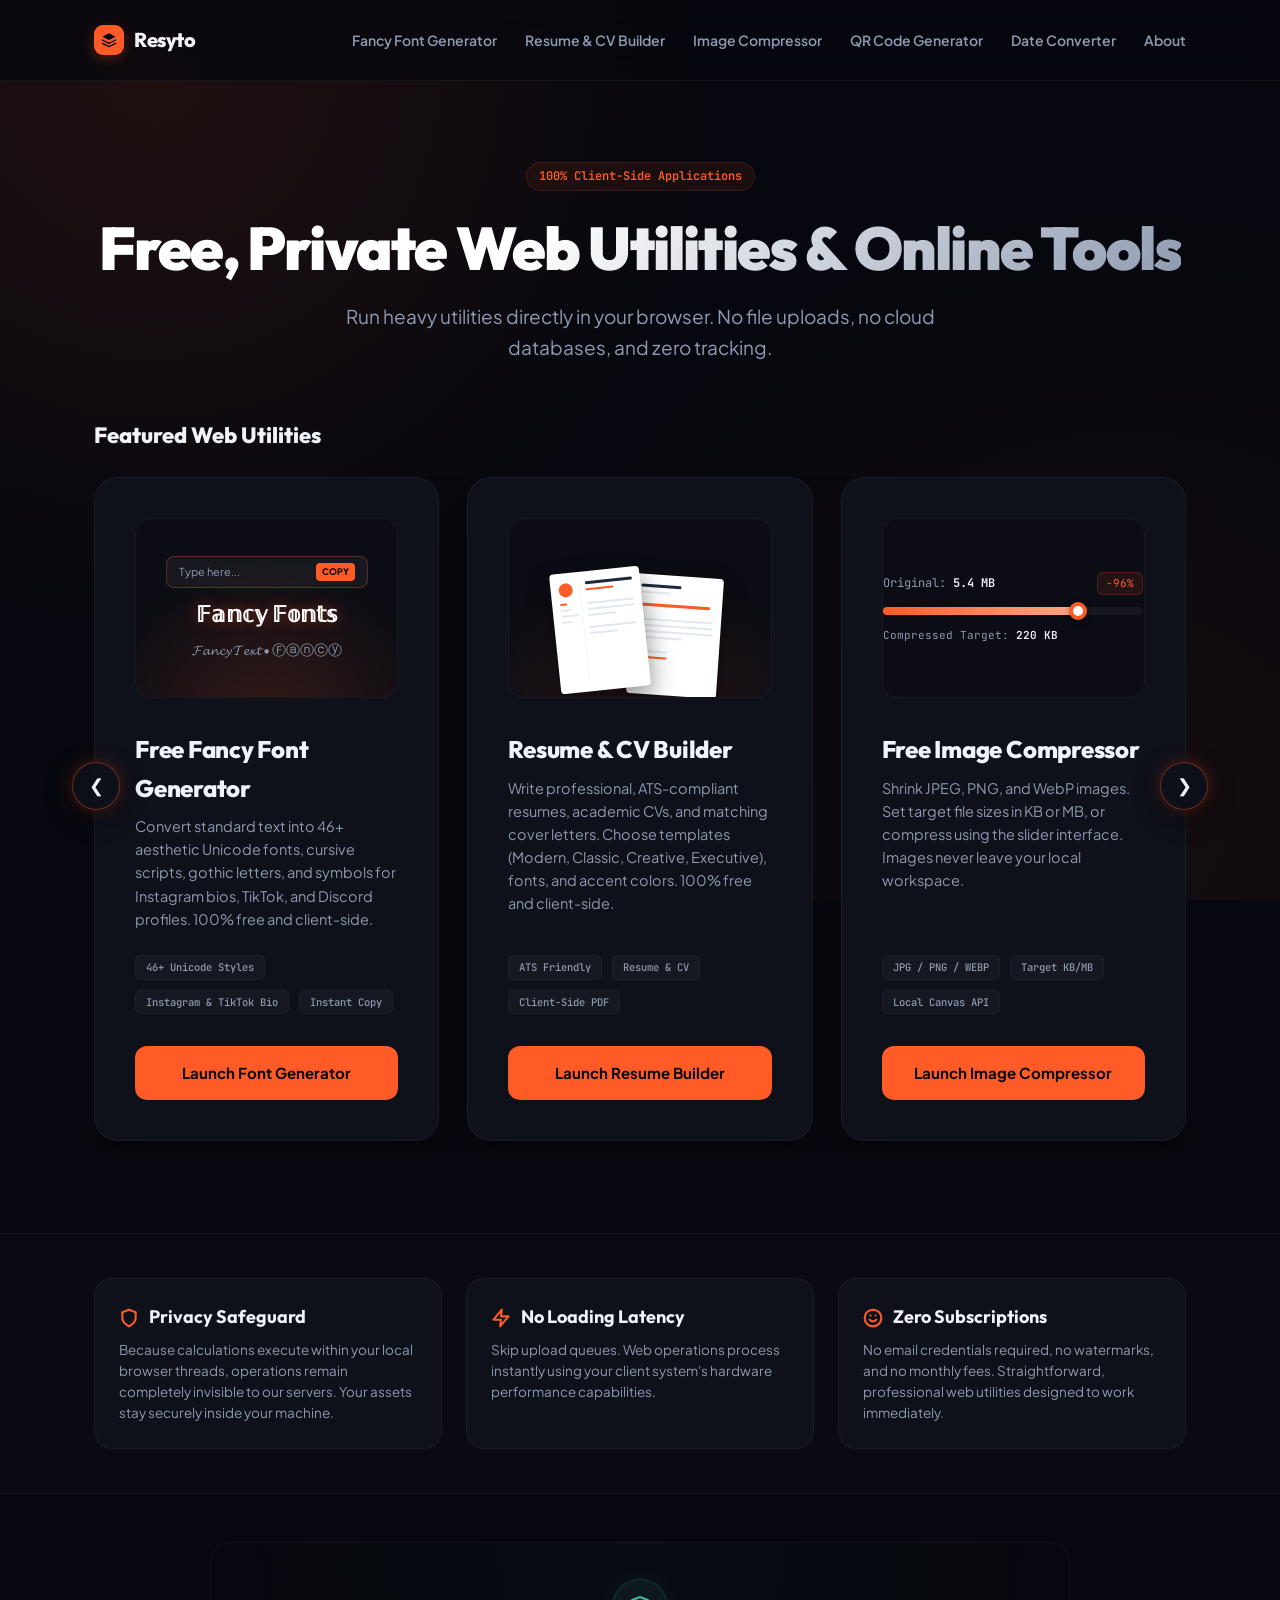
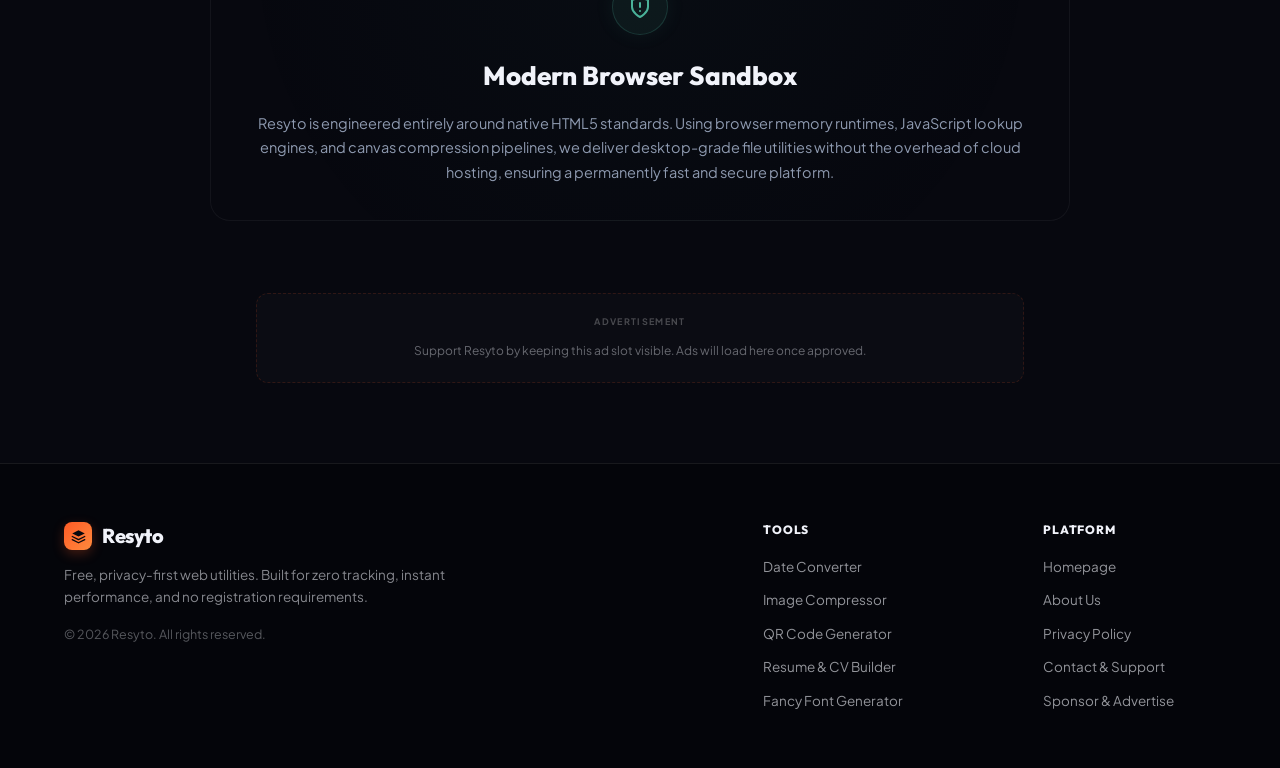
==== commit 9da339e6: "feat: redesign footer, rename to Tools, fix mobile responsiveness across all pages" ====
--- a/index.html
+++ b/index.html
@@ -1,6 +1,8 @@
 <!DOCTYPE html>
 <html lang="en">
 <head>
+  <script async src="https://pagead2.googlesyndication.com/pagead/js/adsbygoogle.js?client=ca-pub-7777032142526382"
+     crossorigin="anonymous"></script>
   <meta charset="UTF-8">
   <meta name="viewport" content="width=device-width, initial-scale=1">
   <title>Resyto — Free Resume Builder, Image Compressor &amp; QR Code Generator</title>
@@ -240,26 +242,131 @@
       line-height: 1.6;
     }
 
-    /* Bento Grid */
-    .bento-grid {
-      display: grid;
-      grid-template-columns: repeat(3, 1fr);
-      gap: 32px;
+    /* Bento Carousel Slider */
+    .bento-carousel-header {
+      display: flex;
+      justify-content: space-between;
+      align-items: center;
+      margin-bottom: 24px;
+    }
+    .bento-carousel-title {
+      font-family: var(--font-title);
+      font-size: 22px;
+      font-weight: 800;
+      color: var(--text);
+    }
+    .bento-carousel-wrapper {
+      position: relative;
       margin-bottom: 80px;
     }
+    
+    .carousel-arrow {
+      position: absolute;
+      top: 50%;
+      transform: translateY(-50%);
+      background: rgba(14, 16, 26, 0.95);
+      border: 1px solid rgba(255, 91, 38, 0.4);
+      color: var(--text);
+      width: 48px;
+      height: 48px;
+      border-radius: 50%;
+      display: flex;
+      align-items: center;
+      justify-content: center;
+      cursor: pointer;
+      font-size: 18px;
+      transition: all 0.3s cubic-bezier(0.16, 1, 0.3, 1);
+      user-select: none;
+      z-index: 10;
+      backdrop-filter: blur(12px);
+      box-shadow: 0 0 16px rgba(255, 91, 38, 0.25), 0 8px 24px rgba(0, 0, 0, 0.6);
+      animation: arrowPulse 3s infinite alternate ease-in-out;
+    }
+    .carousel-arrow.prev-arrow {
+      left: -22px;
+    }
+    .carousel-arrow.next-arrow {
+      right: -22px;
+    }
+    .carousel-arrow:hover {
+      background: linear-gradient(135deg, var(--primary) 0%, var(--primary-accent) 100%);
+      color: #FFF;
+      border-color: transparent;
+      box-shadow: 0 0 28px rgba(255, 91, 38, 0.75), 0 8px 24px rgba(255, 91, 38, 0.3);
+      transform: translateY(-50%) scale(1.12);
+    }
+
+    @keyframes arrowPulse {
+      0% {
+        box-shadow: 0 0 12px rgba(255, 91, 38, 0.2), 0 6px 20px rgba(0, 0, 0, 0.5);
+      }
+      100% {
+        box-shadow: 0 0 22px rgba(255, 91, 38, 0.45), 0 8px 28px rgba(0, 0, 0, 0.7);
+      }
+    }
+    .bento-carousel-track {
+      display: flex;
+      gap: 28px;
+      overflow-x: auto;
+      scroll-behavior: smooth;
+      scroll-snap-type: x mandatory;
+      scrollbar-width: none;
+      padding-bottom: 12px;
+    }
+    .bento-carousel-track::-webkit-scrollbar { display: none; }
+
+    .bento-card {
+      flex: 0 0 calc((100% - 56px) / 3);
+      min-width: 0;
+      scroll-snap-align: start;
+      background-color: var(--bg-surface);
+      border: 1px solid var(--border);
+      border-radius: 24px;
+      padding: 36px;
+      display: flex;
+      flex-direction: column;
+      position: relative;
+      overflow: hidden;
+      box-shadow: 0 12px 36px -12px var(--shadow);
+      transition: transform 0.3s cubic-bezier(0.16, 1, 0.3, 1), border-color 0.3s ease;
+    }
+    .bento-card:hover {
+      transform: translateY(-4px);
+      border-color: var(--border-hover);
+    }
 
     @media (max-width: 950px) {
-      .bento-grid {
-        grid-template-columns: repeat(2, 1fr);
-        gap: 32px;
-      }
-    }
-
+      .bento-card {
+        flex: 0 0 calc((100% - 28px) / 2);
+      }
+    }
     @media (max-width: 650px) {
-      .bento-grid {
-        grid-template-columns: 1fr;
-        gap: 24px;
-      }
+      .bento-card {
+        flex: 0 0 100%;
+      }
+    }
+
+    /* Carousel Pagination Dots */
+    .carousel-dots {
+      display: flex;
+      justify-content: center;
+      align-items: center;
+      gap: 8px;
+      margin-top: 24px;
+    }
+    .dot {
+      width: 10px;
+      height: 10px;
+      border-radius: 50%;
+      background: rgba(255, 255, 255, 0.15);
+      cursor: pointer;
+      transition: all 0.25s ease;
+    }
+    .dot.active {
+      width: 28px;
+      border-radius: 10px;
+      background: var(--primary);
+      box-shadow: 0 0 10px rgba(255, 91, 38, 0.4);
     }
 
     .bento-card {
@@ -280,7 +387,99 @@
       border-color: var(--border-hover);
     }
 
-    /* Builder Card Visual Mockup */
+    /* Mock Font Visual Diagram */
+    .mock-font-visual {
+      width: 100%;
+      height: 100%;
+      background: radial-gradient(circle at 50% 120%, rgba(255, 91, 38, 0.18), transparent 70%);
+      display: flex;
+      flex-direction: column;
+      justify-content: center;
+      align-items: center;
+      gap: 8px;
+      padding: 16px;
+      position: relative;
+    }
+    .mock-font-input {
+      background: rgba(255, 255, 255, 0.05);
+      border: 1px solid rgba(255, 91, 38, 0.3);
+      border-radius: 8px;
+      padding: 6px 12px;
+      font-size: 11px;
+      color: var(--text-muted);
+      width: 88%;
+      display: flex;
+      justify-content: space-between;
+      align-items: center;
+    }
+    .mock-font-badge {
+      background: var(--primary);
+      color: #07080F;
+      font-size: 9px;
+      font-weight: 800;
+      padding: 2px 6px;
+      border-radius: 4px;
+    }
+    .mock-font-preview {
+      font-size: 22px;
+      font-weight: 800;
+      color: #FFF;
+      text-shadow: 0 0 14px rgba(255, 91, 38, 0.45);
+    }
+    .mock-font-sub {
+      font-size: 13.5px;
+      color: var(--text-muted);
+    }
+
+    /* Mock Date Visual Diagram */
+    .mock-date-visual {
+      width: 100%;
+      height: 100%;
+      background: radial-gradient(circle at 50% 120%, rgba(74, 178, 153, 0.18), transparent 70%);
+      display: flex;
+      flex-direction: column;
+      justify-content: center;
+      align-items: center;
+      gap: 8px;
+      padding: 16px;
+      position: relative;
+    }
+    .mock-date-calendar {
+      background: rgba(14, 16, 26, 0.9);
+      border: 1px solid rgba(74, 178, 153, 0.35);
+      border-radius: 12px;
+      padding: 10px 16px;
+      display: flex;
+      flex-direction: column;
+      align-items: center;
+      gap: 6px;
+      box-shadow: 0 8px 20px rgba(0,0,0,0.4);
+      width: 88%;
+    }
+    .mock-date-header {
+      display: flex;
+      align-items: center;
+      gap: 6px;
+      font-size: 11px;
+      font-weight: 700;
+      color: var(--green);
+      text-transform: uppercase;
+    }
+    .mock-date-val {
+      font-size: 17px;
+      font-weight: 800;
+      color: #FFF;
+      letter-spacing: -0.01em;
+    }
+    .mock-date-pill {
+      background: rgba(74, 178, 153, 0.15);
+      color: var(--green);
+      font-size: 10px;
+      font-weight: 700;
+      padding: 2px 8px;
+      border-radius: 6px;
+      border: 1px solid rgba(74, 178, 153, 0.3);
+    }
     .mock-builder {
       width: 100%;
       height: 100%;
@@ -561,6 +760,13 @@
     }
 
     /* Card Details */
+    .card-content {
+      display: flex;
+      flex-direction: column;
+      height: 100%;
+      flex-grow: 1;
+    }
+
     .card-title {
       font-family: var(--font-title);
       font-size: 24px;
@@ -620,20 +826,20 @@
       background-color: rgba(255, 255, 255, 0.01);
       border-top: 1px solid var(--border);
       border-bottom: 1px solid var(--border);
-      padding: 64px 0;
-      margin-bottom: 80px;
+      padding: 44px 0;
+      margin-bottom: 48px;
     }
 
     .benefits-grid {
       display: grid;
       grid-template-columns: repeat(3, 1fr);
-      gap: 36px;
+      gap: 24px;
     }
 
     @media (max-width: 768px) {
       .benefits-grid {
         grid-template-columns: 1fr;
-        gap: 28px;
+        gap: 20px;
       }
     }
 
@@ -641,7 +847,7 @@
       background-color: var(--bg-surface);
       border: 1px solid var(--border);
       border-radius: 18px;
-      padding: 28px;
+      padding: 24px;
       transition: transform 0.25s ease, border-color 0.25s ease, box-shadow 0.25s ease;
       position: relative;
       overflow: hidden;
@@ -668,9 +874,9 @@
 
     .benefit-col h3 {
       font-family: var(--font-title);
-      font-size: 19px;
+      font-size: 18px;
       font-weight: 700;
-      margin-bottom: 10px;
+      margin-bottom: 8px;
       color: var(--text);
       display: flex;
       align-items: center;
@@ -684,19 +890,19 @@
     }
 
     .benefit-col p {
-      font-size: 14px;
+      font-size: 13.5px;
       color: var(--text-muted);
-      line-height: 1.6;
+      line-height: 1.55;
     }
 
     /* Trust & Security */
     .security-box {
       border: 1px solid var(--border);
       border-radius: 20px;
-      padding: 48px;
+      padding: 36px 40px;
       text-align: center;
-      max-width: 800px;
-      margin: 0 auto 80px;
+      max-width: 860px;
+      margin: 0 auto 48px;
       background: radial-gradient(circle at 50% 0%, rgba(74, 178, 153, 0.03) 0%, transparent 80%);
       transition: border-color 0.25s ease, box-shadow 0.25s ease;
     }
@@ -720,22 +926,19 @@
     }
 
     /* Footer */
-    /* Footer */
     footer {
       border-top: 1px solid rgba(255, 255, 255, 0.08);
-      padding: 48px 0;
-      background-color: #04050a;
-      margin-top: 64px;
+      padding: 56px 0;
+      background-color: #04050A;
+      margin-top: 48px;
       width: 100%;
     }
     .footer-inner {
-      max-width: 1000px;
+      max-width: 1200px;
       margin: 0 auto;
-      display: flex;
-      justify-content: space-between;
-      align-items: flex-start;
-      flex-wrap: wrap;
-      gap: 32px;
+      display: grid;
+      grid-template-columns: 1.4fr 1fr;
+      gap: 64px;
       padding: 0 24px;
       width: 100%;
       box-sizing: border-box;
@@ -743,32 +946,52 @@
     .footer-brand {
       display: flex;
       flex-direction: column;
-      gap: 8px;
+      gap: 12px;
       text-align: left;
     }
-    .footer-brand h3 {
+    .footer-brand-title {
+      display: inline-flex;
+      align-items: center;
+      gap: 10px;
+      text-decoration: none;
+    }
+    .footer-logo {
+      width: 28px;
+      height: 28px;
+      border-radius: 8px;
+      background: linear-gradient(135deg, #FF5B26 0%, #FF8A3D 100%);
+      display: flex;
+      align-items: center;
+      justify-content: center;
+      box-shadow: 0 4px 12px rgba(255, 91, 38, 0.25);
+    }
+    .footer-logo svg {
+      width: 15px;
+      height: 15px;
+    }
+    .footer-brand-title span {
       font-family: var(--font-title);
       font-weight: 800;
-      font-size: 18px;
-      margin: 0;
+      font-size: 20px;
       color: #F1F3FA;
-      letter-spacing: -0.01em;
+      letter-spacing: -0.02em;
     }
     .footer-tagline {
-      font-size: 12.5px;
+      font-size: 13.5px;
       color: rgba(241, 243, 250, 0.55);
       margin: 0;
-      max-width: 320px;
-      line-height: 1.5;
+      max-width: 420px;
+      line-height: 1.6;
     }
     .footer-copy {
-      font-size: 12px;
+      font-size: 12.5px;
       color: rgba(241, 243, 250, 0.35);
-      margin-top: 8px;
+      margin-top: 4px;
     }
     .footer-links-container {
       display: flex;
-      gap: 64px;
+      gap: 140px;
+      justify-content: flex-start;
     }
     .footer-col {
       display: flex;
@@ -777,11 +1000,11 @@
     }
     .footer-col h4 {
       font-family: var(--font-title);
-      font-size: 12.5px;
-      font-weight: 700;
+      font-size: 12px;
+      font-weight: 800;
       color: #F1F3FA;
       text-transform: uppercase;
-      letter-spacing: 0.05em;
+      letter-spacing: 0.08em;
       margin: 0 0 4px 0;
     }
     .footer-col a {
@@ -791,7 +1014,7 @@
       transition: color 0.15s ease;
     }
     .footer-col a:hover {
-      color: #F1F3FA;
+      color: #FF5B26;
     }
 
     .carousel-dots {
@@ -989,6 +1212,7 @@
         padding: 32px 0;
       }
       .footer-inner {
+        display: flex;
         flex-direction: column;
         align-items: center;
         text-align: center;
@@ -1065,10 +1289,11 @@
         <span class="brand-name">Resyto</span>
       </a>
       <nav class="nav-links" aria-label="Main Navigation">
+        <a href="/fontgenerator/">Fancy Font Generator</a>
         <a href="/resume-cv-builder/">Resume &amp; CV Builder</a>
-        <a href="/dateconverter/">Date Converter</a>
         <a href="/imagecompressor/">Image Compressor</a>
         <a href="/qrgenerator/">QR Code Generator</a>
+        <a href="/dateconverter/">Date Converter</a>
         <a href="/about.html">About</a>
       </nav>
     </div>
@@ -1083,120 +1308,187 @@
       <p class="subtitle">Run heavy utilities directly in your browser. No file uploads, no cloud databases, and zero tracking.</p>
     </section>
 
-    <!-- Bento Grid -->
-    <section class="bento-grid">
-      
-      <!-- Image Compressor Card -->
-      <article class="bento-card compress-card">
-        <div class="card-content">
-          <div class="card-visual">
-            <div class="mock-compress">
-              <div class="mock-comp-stats">
-                <div class="mock-comp-file">Original: <span>5.4 MB</span></div>
-                <div class="mock-comp-pill">-96%</div>
-              </div>
-              <div class="mock-comp-bar">
-                <div class="mock-comp-fill">
-                  <div class="mock-comp-handle"></div>
+    <!-- Bento Carousel Section -->
+    <div class="bento-carousel-wrapper">
+      <div class="bento-carousel-header">
+        <h2 class="bento-carousel-title">Featured Web Utilities</h2>
+      </div>
+
+      <button class="carousel-arrow prev-arrow" id="prevCardBtn" title="Previous Tool">❮</button>
+      <button class="carousel-arrow next-arrow" id="nextCardBtn" title="Next Tool">❯</button>
+
+      <div class="bento-carousel-track" id="carouselTrack">
+        <!-- 1. Fancy Font Generator Card (Global Social Media & Bio Tool) -->
+        <article class="bento-card font-card">
+          <div class="card-content">
+            <div class="card-visual">
+              <div class="mock-font-visual">
+                <div class="mock-font-input">
+                  <span>Type here...</span>
+                  <span class="mock-font-badge">COPY</span>
                 </div>
-              </div>
-              <div class="mock-comp-stats">
-                <div class="mock-comp-file" style="font-size: 11px;">Compressed Target: <span>220 KB</span></div>
+                <div class="mock-font-preview">𝔽𝕒𝕟𝕔𝕪 𝔽𝕠𝕟𝕥𝕤</div>
+                <div class="mock-font-sub">𝓕𝓪𝓷𝓬𝔂 𝓣𝓮𝔁𝓽 • Ⓕⓐⓝⓒⓨ</div>
               </div>
             </div>
+            <h2 class="card-title">Free Fancy Font Generator</h2>
+            <p class="card-desc">Convert standard text into 46+ aesthetic Unicode fonts, cursive scripts, gothic letters, and symbols for Instagram bios, TikTok, and Discord profiles. 100% free and client-side.</p>
+            <div class="card-badges">
+              <span class="badge-item">46+ Unicode Styles</span>
+              <span class="badge-item">Instagram &amp; TikTok Bio</span>
+              <span class="badge-item">Instant Copy</span>
+            </div>
+            <a href="/fontgenerator/" class="card-button" id="launch-fontgenerator">Launch Font Generator</a>
           </div>
-          <h2 class="card-title">Free Image Compressor</h2>
-          <p class="card-desc">Shrink JPEG, PNG, and WebP images. Set target file sizes in KB or MB, or compress using the slider interface. Images never leave your local workspace.</p>
-          <div class="card-badges">
-            <span class="badge-item">JPG / PNG / WEBP</span>
-            <span class="badge-item">Target KB/MB</span>
-            <span class="badge-item">Local Canvas API</span>
-          </div>
-          <a href="/imagecompressor/" class="card-button" id="launch-imagecompressor">Launch Image Compressor</a>
-        </div>
-      </article>
-
-      <!-- QR Code Generator Card -->
-      <article class="bento-card qr-card">
-        <div class="card-content">
-          <div class="card-visual">
-            <div class="mock-qrcode">
-              <div class="mock-qr-corner top-left"></div>
-              <div class="mock-qr-corner top-right"></div>
-              <div class="mock-qr-corner bottom-left"></div>
-              <div class="mock-qr-dots"></div>
-              <div class="mock-qr-logo"></div>
-            </div>
-          </div>
-          <h2 class="card-title">Free QR Code Generator</h2>
-          <p class="card-desc">Generate customized, high-resolution QR codes for free. Change dot styles, background colors, design gradients, and upload your brand logo. Runs 100% locally in your browser.</p>
-          <div class="card-badges">
-            <span class="badge-item">URL / Wi-Fi / Contacts</span>
-            <span class="badge-item">Custom Gradients</span>
-            <span class="badge-item">SVG / PNG Export</span>
-          </div>
-          <a href="/qrgenerator/" class="card-button" id="launch-qrgenerator">Launch QR Generator</a>
-        </div>
-      </article>
-
-      <!-- Resume & CV Builder Card -->
-      <article class="bento-card builder-card">
-        <div class="card-content">
-          <div class="card-visual">
-            <div class="mock-builder">
-              <!-- Left Overlapping Sheet: Resume with Sidebar -->
-              <div class="mock-sheet resume-sheet">
-                <div class="mock-resume-layout">
-                  <div class="mock-resume-sidebar">
-                    <div class="mock-avatar" style="width: 14px; height: 14px; margin-bottom: 2px;"></div>
-                    <div class="mock-line xs accent"></div>
-                    <div class="mock-line short"></div>
-                    <div class="mock-line"></div>
-                    <div class="mock-line short"></div>
+        </article>
+
+        <!-- 2. Resume & CV Builder Card (Global Career & High AdSense Value) -->
+        <article class="bento-card builder-card">
+          <div class="card-content">
+            <div class="card-visual">
+              <div class="mock-builder">
+                <!-- Left Overlapping Sheet: Resume with Sidebar -->
+                <div class="mock-sheet resume-sheet">
+                  <div class="mock-resume-layout">
+                    <div class="mock-resume-sidebar">
+                      <div class="mock-avatar" style="width: 14px; height: 14px; margin-bottom: 2px;"></div>
+                      <div class="mock-line xs accent"></div>
+                      <div class="mock-line short"></div>
+                      <div class="mock-line"></div>
+                      <div class="mock-line short"></div>
+                    </div>
+                    <div class="mock-resume-main">
+                      <div class="mock-line dark"></div>
+                      <div class="mock-line short accent"></div>
+                      <div style="height: 4px;"></div>
+                      <div class="mock-line"></div>
+                      <div class="mock-line"></div>
+                      <div class="mock-line short"></div>
+                      <div style="height: 2px;"></div>
+                      <div class="mock-line"></div>
+                      <div class="mock-line short"></div>
+                    </div>
                   </div>
-                  <div class="mock-resume-main">
-                    <div class="mock-line dark"></div>
-                    <div class="mock-line short accent"></div>
+                </div>
+                <!-- Right Overlapping Sheet: Cover Letter -->
+                <div class="mock-sheet letter-sheet">
+                  <div class="mock-letter-layout">
+                    <div class="mock-line dark" style="width: 40px;"></div>
+                    <div class="mock-line xs" style="margin-bottom: 6px;"></div>
+                    <div class="mock-line accent" style="width: 70px; height: 3px;"></div>
                     <div style="height: 4px;"></div>
                     <div class="mock-line"></div>
                     <div class="mock-line"></div>
-                    <div class="mock-line short"></div>
-                    <div style="height: 2px;"></div>
                     <div class="mock-line"></div>
                     <div class="mock-line short"></div>
+                    <div style="height: 4px;"></div>
+                    <div class="mock-line xs"></div>
+                    <div class="mock-line xs accent"></div>
                   </div>
                 </div>
               </div>
-              <!-- Right Overlapping Sheet: Cover Letter -->
-              <div class="mock-sheet letter-sheet">
-                <div class="mock-letter-layout">
-                  <div class="mock-line dark" style="width: 40px;"></div>
-                  <div class="mock-line xs" style="margin-bottom: 6px;"></div>
-                  <div class="mock-line accent" style="width: 70px; height: 3px;"></div>
-                  <div style="height: 4px;"></div>
-                  <div class="mock-line"></div>
-                  <div class="mock-line"></div>
-                  <div class="mock-line"></div>
-                  <div class="mock-line short"></div>
-                  <div style="height: 4px;"></div>
-                  <div class="mock-line xs"></div>
-                  <div class="mock-line xs accent"></div>
+            </div>
+            <h2 class="card-title">Resume &amp; CV Builder</h2>
+            <p class="card-desc">Write professional, ATS-compliant resumes, academic CVs, and matching cover letters. Choose templates (Modern, Classic, Creative, Executive), fonts, and accent colors. 100% free and client-side.</p>
+            <div class="card-badges">
+              <span class="badge-item">ATS Friendly</span>
+              <span class="badge-item">Resume &amp; CV</span>
+              <span class="badge-item">Client-Side PDF</span>
+            </div>
+            <a href="/resume-cv-builder/" class="card-button" id="launch-resumebuilder">Launch Resume Builder</a>
+          </div>
+        </article>
+
+        <!-- 3. Free Image Compressor Card (Global Web Utility) -->
+        <article class="bento-card compress-card">
+          <div class="card-content">
+            <div class="card-visual">
+              <div class="mock-compress">
+                <div class="mock-comp-stats">
+                  <div class="mock-comp-file">Original: <span>5.4 MB</span></div>
+                  <div class="mock-comp-pill">-96%</div>
+                </div>
+                <div class="mock-comp-bar">
+                  <div class="mock-comp-fill">
+                    <div class="mock-comp-handle"></div>
+                  </div>
+                </div>
+                <div class="mock-comp-stats">
+                  <div class="mock-comp-file" style="font-size: 11px;">Compressed Target: <span>220 KB</span></div>
                 </div>
               </div>
             </div>
+            <h2 class="card-title">Free Image Compressor</h2>
+            <p class="card-desc">Shrink JPEG, PNG, and WebP images. Set target file sizes in KB or MB, or compress using the slider interface. Images never leave your local workspace.</p>
+            <div class="card-badges">
+              <span class="badge-item">JPG / PNG / WEBP</span>
+              <span class="badge-item">Target KB/MB</span>
+              <span class="badge-item">Local Canvas API</span>
+            </div>
+            <a href="/imagecompressor/" class="card-button" id="launch-imagecompressor">Launch Image Compressor</a>
           </div>
-          <h2 class="card-title">Resume &amp; CV Builder</h2>
-          <p class="card-desc">Write professional, ATS-compliant resumes, academic CVs, and matching cover letters. Choose templates (Modern, Classic, Creative, Executive), fonts, and accent colors. 100% free, watermark-free, and runs entirely in your local browser.</p>
-          <div class="card-badges">
-            <span class="badge-item">ATS Friendly</span>
-            <span class="badge-item">Resume &amp; CV &amp; Cover Letter</span>
-            <span class="badge-item">Client-Side PDF</span>
+        </article>
+
+        <!-- 3. Free QR Code Generator Card (Global Marketing & Business) -->
+        <article class="bento-card qr-card">
+          <div class="card-content">
+            <div class="card-visual">
+              <div class="mock-qrcode">
+                <div class="mock-qr-corner top-left"></div>
+                <div class="mock-qr-corner top-right"></div>
+                <div class="mock-qr-corner bottom-left"></div>
+                <div class="mock-qr-dots"></div>
+                <div class="mock-qr-logo"></div>
+              </div>
+            </div>
+            <h2 class="card-title">Free QR Code Generator</h2>
+            <p class="card-desc">Generate customized, high-resolution QR codes for free. Change dot styles, background colors, design gradients, and upload your brand logo. Runs 100% locally in your browser.</p>
+            <div class="card-badges">
+              <span class="badge-item">URL / Wi-Fi / Contacts</span>
+              <span class="badge-item">Custom Gradients</span>
+              <span class="badge-item">SVG / PNG Export</span>
+            </div>
+            <a href="/qrgenerator/" class="card-button" id="launch-qrgenerator">Launch QR Generator</a>
           </div>
-          <a href="/resume-cv-builder/" class="card-button" id="launch-resumebuilder">Launch Resume &amp; CV Builder</a>
-        </div>
-      </article>
-
-    </section>
+        </article>
+
+
+        <!-- 5. Nepalese Date Converter Card (Secondary Regional Niche) -->
+        <article class="bento-card date-card">
+          <div class="card-content">
+            <div class="card-visual">
+              <div class="mock-date-visual">
+                <div class="mock-date-calendar">
+                  <div class="mock-date-header">
+                    <svg width="12" height="12" viewBox="0 0 24 24" fill="none" stroke="currentColor" stroke-width="2.5"><rect x="3" y="4" width="18" height="18" rx="2" ry="2"></rect><line x1="16" y1="2" x2="16" y2="6"></line><line x1="8" y1="2" x2="8" y2="6"></line><line x1="3" y1="10" x2="21" y2="10"></line></svg>
+                    <span>BS ↔ AD CONVERTER</span>
+                  </div>
+                  <div class="mock-date-val">2083 Baishakh 1</div>
+                  <span class="mock-date-pill">Nepali Calendar</span>
+                </div>
+              </div>
+            </div>
+            <h2 class="card-title">Nepali Date Converter</h2>
+            <p class="card-desc">Convert dates seamlessly between Bikram Sambat (BS) and Anno Domini (AD). Supports official Nepalese calendar algorithms from 1970 BS to 2100 BS. 100% instant and accurate.</p>
+            <div class="card-badges">
+              <span class="badge-item">BS ↔ AD Conversion</span>
+              <span class="badge-item">Bikram Sambat</span>
+              <span class="badge-item">1970 BS to 2100 BS</span>
+            </div>
+            <a href="/dateconverter/" class="card-button" id="launch-dateconverter">Launch Date Converter</a>
+          </div>
+        </article>
+      </div>
+
+      <!-- Carousel Pagination Dots -->
+      <div class="carousel-dots" id="carouselDots">
+        <div class="dot active" data-index="0"></div>
+        <div class="dot" data-index="1"></div>
+        <div class="dot" data-index="2"></div>
+        <div class="dot" data-index="3"></div>
+        <div class="dot" data-index="4"></div>
+      </div>
+    </div>
 
   </main>
 
@@ -1273,8 +1565,17 @@
   <footer>
     <div class="footer-inner">
       <div class="footer-brand">
-        <h3>Resyto</h3>
-        <p class="footer-tagline">Free, privacy-first browser tools. No server uploads, zero tracking.</p>
+        <a href="/" class="footer-brand-title">
+          <div class="footer-logo">
+            <svg viewBox="0 0 24 24" fill="none" xmlns="http://www.w3.org/2000/svg">
+              <path d="M12 2L2 7L12 12L22 7L12 2Z" fill="#07080F"/>
+              <path d="M2 17L12 22L22 17" stroke="#07080F" stroke-width="2" stroke-linecap="round" stroke-linejoin="round"/>
+              <path d="M2 12L12 17L22 12" stroke="#07080F" stroke-width="2" stroke-linecap="round" stroke-linejoin="round"/>
+            </svg>
+          </div>
+          <span>Resyto</span>
+        </a>
+        <p class="footer-tagline">Free, privacy-first web utilities. Built for zero tracking, instant performance, and no registration requirements.</p>
         <div class="footer-copy">&copy; 2026 Resyto. All rights reserved.</div>
       </div>
       <nav class="footer-links-container" aria-label="Footer Navigation">
@@ -1284,19 +1585,70 @@
           <a href="/imagecompressor/">Image Compressor</a>
           <a href="/qrgenerator/">QR Code Generator</a>
           <a href="/resume-cv-builder/">Resume &amp; CV Builder</a>
+          <a href="/fontgenerator/">Fancy Font Generator</a>
         </div>
         <div class="footer-col">
-          <h4>Resyto</h4>
-          <a href="/">Home</a>
-          <a href="/about.html">About &amp; Contact</a>
+          <h4>Platform</h4>
+          <a href="/">Homepage</a>
+          <a href="/about.html">About Us</a>
+          <a href="/privacy.html">Privacy Policy</a>
+          <a href="/about.html#contact">Contact &amp; Support</a>
           <a href="/about.html#sponsor">Sponsor &amp; Advertise</a>
-          <a href="/privacy.html">Privacy Policy</a>
         </div>
       </nav>
     </div>
   </footer>
 
   <script>
+    // Bento Carousel Controller
+    const track = document.getElementById('carouselTrack');
+    const prevBtn = document.getElementById('prevCardBtn');
+    const nextBtn = document.getElementById('nextCardBtn');
+    const bentoDots = document.querySelectorAll('#carouselDots .dot');
+
+    if (track) {
+      function getCardStep() {
+        const firstCard = track.querySelector('.bento-card');
+        return firstCard ? firstCard.offsetWidth + 28 : 340;
+      }
+
+      function scrollNext() {
+        const step = getCardStep();
+        if (track.scrollLeft + track.clientWidth >= track.scrollWidth - 15) {
+          track.scrollTo({ left: 0, behavior: 'smooth' });
+        } else {
+          track.scrollBy({ left: step, behavior: 'smooth' });
+        }
+      }
+
+      function scrollPrev() {
+        const step = getCardStep();
+        if (track.scrollLeft <= 15) {
+          track.scrollTo({ left: track.scrollWidth, behavior: 'smooth' });
+        } else {
+          track.scrollBy({ left: -step, behavior: 'smooth' });
+        }
+      }
+
+      if (nextBtn) nextBtn.addEventListener('click', scrollNext);
+      if (prevBtn) prevBtn.addEventListener('click', scrollPrev);
+
+      bentoDots.forEach((dot, idx) => {
+        dot.addEventListener('click', () => {
+          const step = getCardStep();
+          track.scrollTo({ left: idx * step, behavior: 'smooth' });
+        });
+      });
+
+      track.addEventListener('scroll', () => {
+        const step = getCardStep();
+        const activeIndex = Math.round(track.scrollLeft / step);
+        bentoDots.forEach((dot, idx) => {
+          dot.classList.toggle('active', idx === activeIndex);
+        });
+      });
+    }
+
     const grid = document.querySelector('.benefits-grid');
     const dots = document.querySelectorAll('.carousel-dot');
     if (grid && dots.length > 0) {
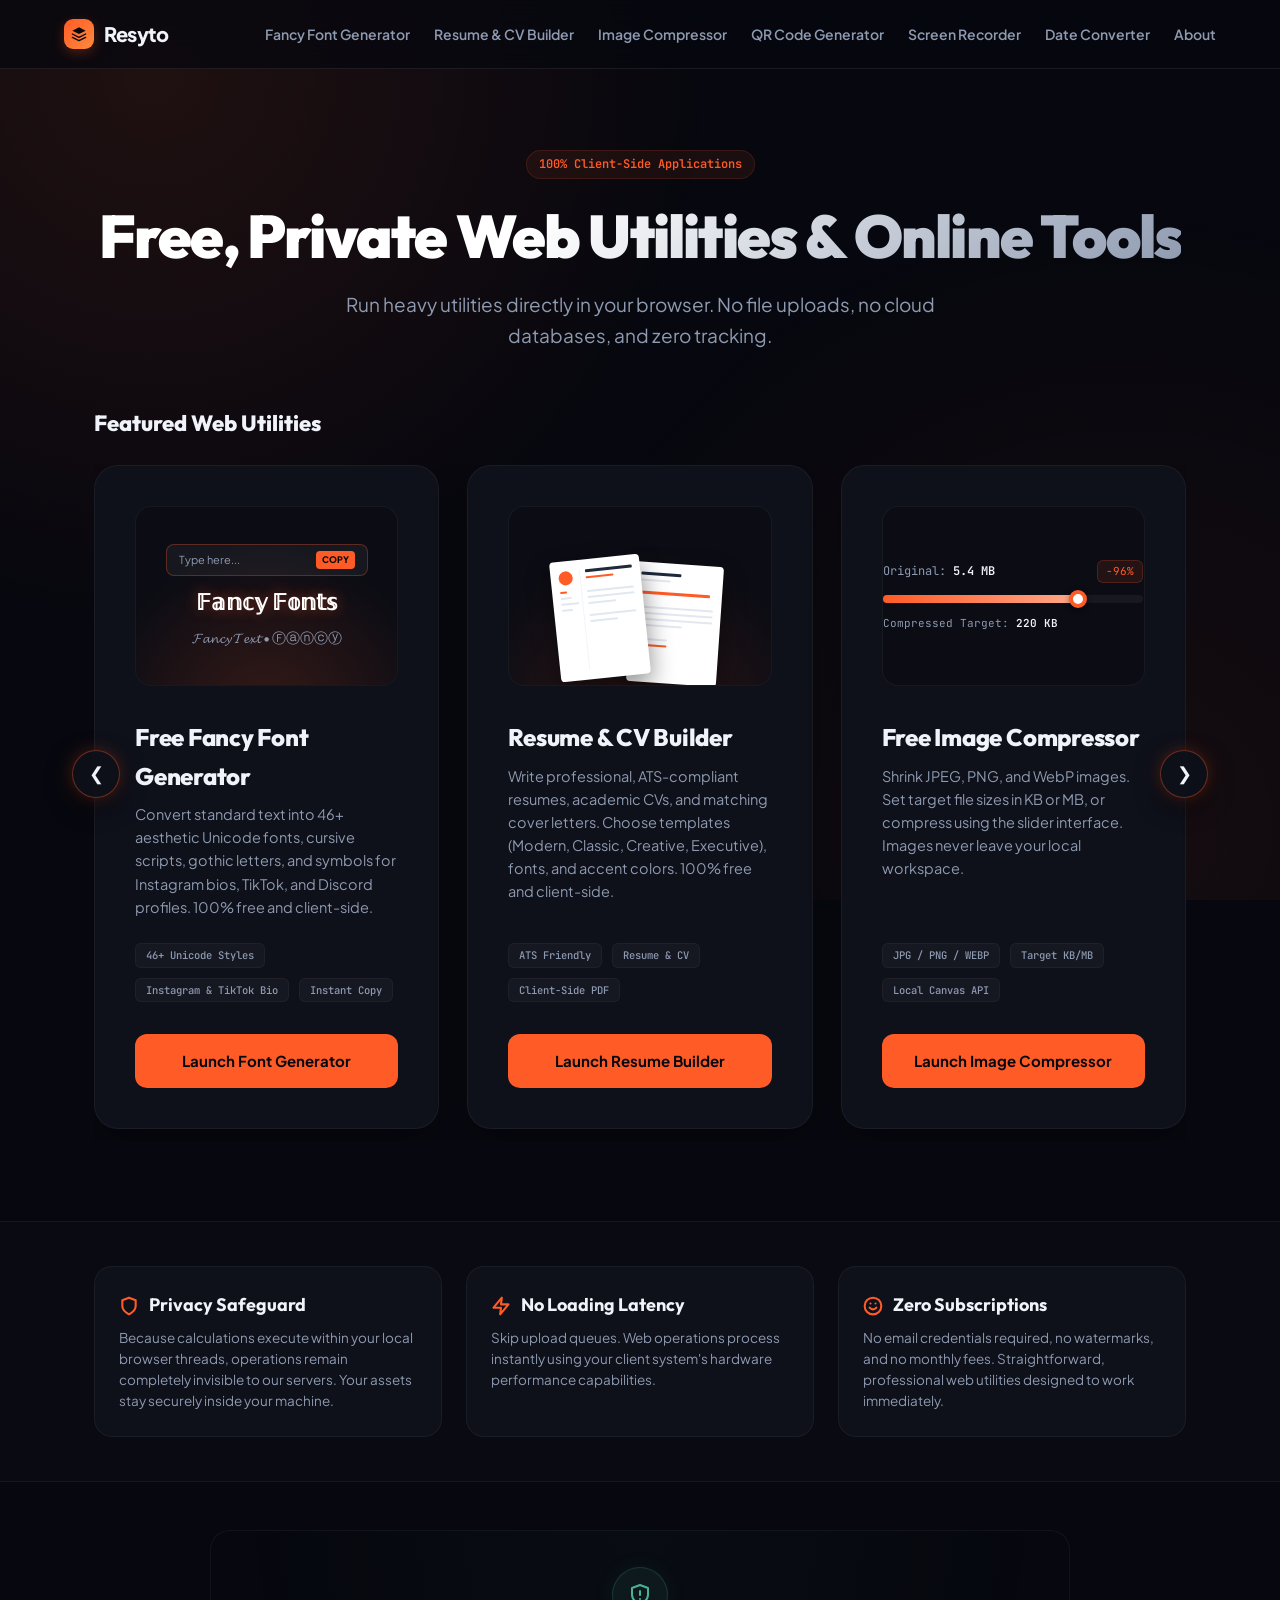
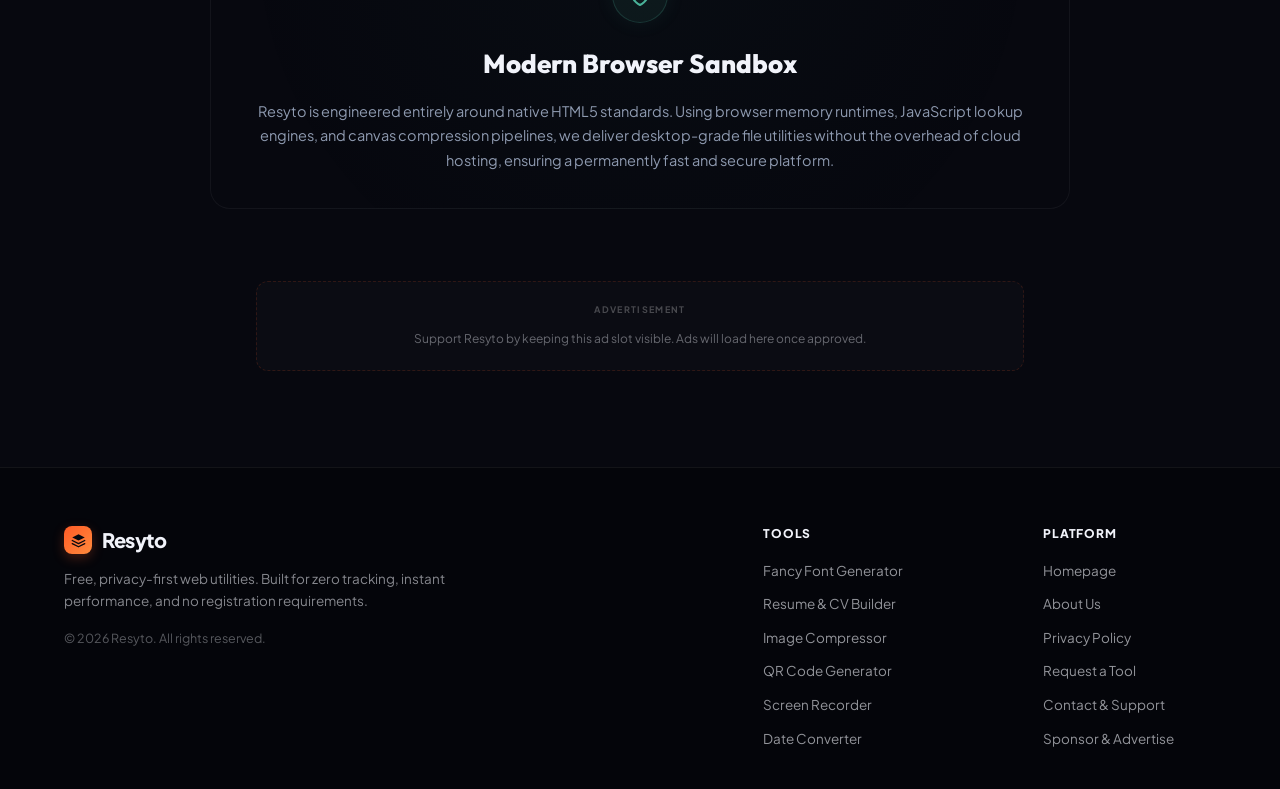
==== commit c1c96dc1: "feat(screenrecorder): implement high-contrast SVG icons, WebRTC warm-up engine, mic device fallback," ====
--- a/index.html
+++ b/index.html
@@ -5,8 +5,8 @@
      crossorigin="anonymous"></script>
   <meta charset="UTF-8">
   <meta name="viewport" content="width=device-width, initial-scale=1">
-  <title>Resyto — Free Resume Builder, Image Compressor &amp; QR Code Generator</title>
-  <meta name="description" content="Build professional, ATS-compliant resumes &amp; CVs, compress images to exact KB targets, and generate custom QR codes. 100% free, private, and local in your browser.">
+  <title>Resyto — Free Resume Builder, Image Compressor, QR Generator &amp; Font Generator</title>
+  <meta name="description" content="Free browser-based tools: build professional resumes &amp; CVs, compress images, generate QR codes, create fancy fonts, and convert dates. 100% free, private, no sign-up required.">
   <meta name="robots" content="index, follow">
   <meta name="theme-color" content="#07080F">
   <meta name="color-scheme" content="dark">
@@ -134,70 +134,115 @@
       width: 100%;
     }
 
-    /* Navbar */
-    header {
-      padding: 24px 0;
-      border-bottom: 1px solid var(--border);
+    /* ===== Navbar — matches all other pages ===== */
+    header.site-nav-header {
+      width: 100%;
       background-color: rgba(7, 8, 15, 0.7);
       backdrop-filter: blur(16px);
+      border-bottom: 1px solid rgba(255, 255, 255, 0.08);
       position: sticky;
       top: 0;
       z-index: 100;
-    }
-
-    .nav-container {
+      padding: 18px 0;
+      margin-bottom: 0;
+    }
+    .header-nav-container {
+      max-width: 1200px;
+      margin: 0 auto;
+      padding: 0 24px;
       display: flex;
       justify-content: space-between;
       align-items: center;
-    }
-
-    .brand {
+      width: 100%;
+    }
+    .header-brand-link {
       display: flex;
       align-items: center;
       gap: 10px;
       text-decoration: none;
-      color: var(--text);
-    }
-
-    .brand-logo {
+      color: #F1F3FA;
+    }
+    .header-brand-logo {
       width: 30px;
       height: 30px;
       border-radius: 9px;
-      background: linear-gradient(135deg, var(--primary) 0%, var(--green) 100%);
+      background: linear-gradient(135deg, #FF5B26 0%, #FF8A3D 100%);
       display: flex;
       align-items: center;
       justify-content: center;
-      box-shadow: 0 4px 12px rgba(255, 91, 38, 0.2);
-    }
-
-    .brand-logo svg {
+      box-shadow: 0 4px 12px rgba(255, 91, 38, 0.25);
+    }
+    .header-brand-logo svg {
       width: 16px;
       height: 16px;
-      color: #FFF;
-    }
-
-    .brand-name {
-      font-family: var(--font-title);
+    }
+    .header-brand-name {
+      font-family: 'Plus Jakarta Sans', sans-serif;
       font-weight: 800;
       font-size: 20px;
       letter-spacing: -0.02em;
     }
-
-    .nav-links {
-      display: flex;
-      gap: 28px;
-    }
-
-    .nav-links a {
-      color: var(--text-muted);
+    .header-nav-links {
+      display: flex;
+      gap: 24px;
+      align-items: center;
+    }
+    .header-nav-links a {
+      color: #8E9AB0;
       text-decoration: none;
       font-size: 14px;
       font-weight: 600;
-      transition: color 0.2s ease;
-    }
-
-    .nav-links a:hover {
-      color: var(--text);
+      font-family: 'Plus Jakarta Sans', sans-serif;
+      transition: color 0.2s;
+    }
+    .header-nav-links a:hover {
+      color: #F1F3FA;
+    }
+    .header-nav-links a.active {
+      color: #F1F3FA;
+    }
+    @media (max-width: 768px) {
+      header.site-nav-header {
+        padding: 14px 0;
+      }
+      .header-nav-container {
+        flex-direction: column;
+        gap: 12px;
+        align-items: center;
+        padding: 0 16px;
+      }
+      @keyframes navWiggle {
+        0%, 100% { transform: translateX(0); }
+        30% { transform: translateX(-20px); }
+        60% { transform: translateX(4px); }
+        80% { transform: translateX(0); }
+      }
+      .header-nav-links {
+        width: 100%;
+        flex-wrap: nowrap;
+        overflow-x: auto;
+        gap: 20px;
+        padding: 4px 16px 8px;
+        justify-content: flex-start;
+        -webkit-overflow-scrolling: touch;
+        -webkit-mask-image: linear-gradient(to right, rgba(0,0,0,1) 82%, rgba(0,0,0,0) 98%);
+        mask-image: linear-gradient(to right, rgba(0,0,0,1) 82%, rgba(0,0,0,0) 98%);
+        animation: navWiggle 1.2s cubic-bezier(0.25, 1, 0.5, 1) 0.8s;
+      }
+      .header-nav-links a {
+        white-space: nowrap;
+        font-size: 13.5px;
+      }
+      .header-nav-links a:last-child {
+        padding-right: 24px;
+      }
+      .header-nav-links::-webkit-scrollbar {
+        display: none;
+      }
+      .header-nav-links {
+        -ms-overflow-style: none;
+        scrollbar-width: none;
+      }
     }
 
     /* Hero Section */
@@ -590,6 +635,124 @@
     .date-card { --glow-color: rgba(74, 178, 153, 0.08); }
     .compress-card { --glow-color: rgba(255, 91, 38, 0.08); }
     .qr-card { --glow-color: rgba(255, 91, 38, 0.08); }
+    .screen-card { --glow-color: rgba(139, 92, 246, 0.10); }
+
+    /* Screen Recorder Card Mockup */
+    .mock-screen-visual {
+      width: 100%;
+      height: 100%;
+      display: flex;
+      flex-direction: column;
+      align-items: center;
+      justify-content: center;
+      gap: 10px;
+    }
+    .mock-screen-frame {
+      width: 88%;
+      background: rgba(139, 92, 246, 0.07);
+      border: 1px solid rgba(139, 92, 246, 0.25);
+      border-radius: 10px;
+      overflow: hidden;
+    }
+    .mock-screen-titlebar {
+      background: rgba(139, 92, 246, 0.15);
+      padding: 6px 10px;
+      display: flex;
+      align-items: center;
+      gap: 5px;
+      border-bottom: 1px solid rgba(139, 92, 246, 0.2);
+    }
+    .mock-screen-dot {
+      width: 7px;
+      height: 7px;
+      border-radius: 50%;
+    }
+    .mock-screen-dot.red   { background: #ff5f57; }
+    .mock-screen-dot.amber { background: #febc2e; }
+    .mock-screen-dot.green { background: #28c840; }
+    .mock-screen-label {
+      font-size: 9px;
+      font-weight: 600;
+      color: rgba(139, 92, 246, 0.8);
+      font-family: 'Plus Jakarta Sans', sans-serif;
+      letter-spacing: 0.08em;
+      margin-left: 4px;
+    }
+    .mock-screen-body {
+      padding: 10px;
+      display: flex;
+      flex-direction: column;
+      gap: 6px;
+    }
+    .mock-screen-line {
+      height: 5px;
+      border-radius: 3px;
+      background: rgba(139, 92, 246, 0.18);
+    }
+    .mock-screen-line.w80 { width: 80%; }
+    .mock-screen-line.w60 { width: 60%; }
+    .mock-screen-line.w70 { width: 70%; }
+    .mock-screen-controls {
+      width: 88%;
+      display: flex;
+      align-items: center;
+      gap: 8px;
+      padding: 6px 10px;
+      background: rgba(139, 92, 246, 0.07);
+      border: 1px solid rgba(139, 92, 246, 0.2);
+      border-radius: 8px;
+    }
+    .mock-rec-btn {
+      width: 22px;
+      height: 22px;
+      border-radius: 50%;
+      background: #ef4444;
+      display: flex;
+      align-items: center;
+      justify-content: center;
+      flex-shrink: 0;
+      box-shadow: 0 0 8px rgba(239, 68, 68, 0.6);
+      animation: recPulse 1.6s ease-in-out infinite;
+    }
+    @keyframes recPulse {
+      0%, 100% { box-shadow: 0 0 6px rgba(239,68,68,0.5); }
+      50% { box-shadow: 0 0 14px rgba(239,68,68,0.9); }
+    }
+    .mock-rec-dot {
+      width: 8px;
+      height: 8px;
+      border-radius: 50%;
+      background: #fff;
+    }
+    .mock-rec-timer {
+      font-size: 11px;
+      font-weight: 700;
+      font-family: 'Plus Jakarta Sans', sans-serif;
+      color: rgba(255,255,255,0.8);
+      letter-spacing: 0.05em;
+    }
+    .mock-waveform {
+      display: flex;
+      align-items: center;
+      gap: 2px;
+      margin-left: auto;
+    }
+    .mock-wave-bar {
+      width: 3px;
+      border-radius: 2px;
+      background: rgba(139, 92, 246, 0.7);
+      animation: waveBounce 0.8s ease-in-out infinite alternate;
+    }
+    .mock-wave-bar:nth-child(1) { height: 6px; animation-delay: 0s; }
+    .mock-wave-bar:nth-child(2) { height: 12px; animation-delay: 0.1s; }
+    .mock-wave-bar:nth-child(3) { height: 8px; animation-delay: 0.2s; }
+    .mock-wave-bar:nth-child(4) { height: 14px; animation-delay: 0.15s; }
+    .mock-wave-bar:nth-child(5) { height: 6px; animation-delay: 0.05s; }
+    .mock-wave-bar:nth-child(6) { height: 10px; animation-delay: 0.25s; }
+    @keyframes waveBounce {
+      from { transform: scaleY(0.5); }
+      to   { transform: scaleY(1.4); }
+    }
 
     .card-content {
       position: relative;
@@ -1025,51 +1188,7 @@
       .container {
         padding: 0 16px;
       }
-      header {
-        padding: 14px 0;
-      }
-      .nav-container {
-        flex-direction: column;
-        gap: 12px;
-        align-items: center;
-        padding: 0 16px;
-      }
-      @keyframes navWiggle {
-        0%, 100% { transform: translateX(0); }
-        30% { transform: translateX(-20px); }
-        60% { transform: translateX(4px); }
-        80% { transform: translateX(0); }
-      }
-      .nav-links {
-        width: 100%;
-        display: flex;
-        flex-wrap: nowrap;
-        overflow-x: auto;
-        gap: 20px;
-        padding: 4px 16px 8px;
-        justify-content: flex-start;
-        -webkit-overflow-scrolling: touch;
-        scroll-snap-type: x mandatory;
-        -webkit-mask-image: linear-gradient(to right, rgba(0,0,0,1) 82%, rgba(0,0,0,0) 98%);
-        mask-image: linear-gradient(to right, rgba(0,0,0,1) 82%, rgba(0,0,0,0) 98%);
-        animation: navWiggle 1.2s cubic-bezier(0.25, 1, 0.5, 1) 0.8s;
-      }
-      .nav-links a {
-        white-space: nowrap;
-        scroll-snap-align: start;
-        font-size: 13.5px;
-      }
-      .nav-links a:last-child {
-        padding-right: 24px;
-      }
-      .nav-links::-webkit-scrollbar {
-        display: none;
-      }
-      .nav-links {
-        -ms-overflow-style: none;
-        scrollbar-width: none;
-      }
-      
+
       .hero {
         padding: 32px 0 24px;
       }
@@ -1272,32 +1391,151 @@
       font-family: 'Plus Jakarta Sans', sans-serif;
       line-height: 1.5;
     }
+  
+    /* ===== Sleek Modern Footer ===== */
+    footer {
+      position: relative;
+      background-color: #04050A;
+      padding: 56px 0 40px;
+      margin-top: 64px;
+      width: 100%;
+      border-top: 1px solid rgba(255, 255, 255, 0.06);
+    }
+    .footer-inner {
+      max-width: 1200px;
+      margin: 0 auto;
+      display: grid;
+      grid-template-columns: 1.4fr 1fr;
+      gap: 64px;
+      padding: 0 24px;
+      width: 100%;
+      box-sizing: border-box;
+    }
+    .footer-brand {
+      display: flex;
+      flex-direction: column;
+      gap: 12px;
+      text-align: left;
+    }
+    .footer-brand-title {
+      display: inline-flex;
+      align-items: center;
+      gap: 10px;
+      text-decoration: none;
+    }
+    .footer-logo {
+      width: 28px;
+      height: 28px;
+      border-radius: 8px;
+      background: linear-gradient(135deg, #FF5B26 0%, #FF8A3D 100%);
+      display: flex;
+      align-items: center;
+      justify-content: center;
+      box-shadow: 0 4px 12px rgba(255, 91, 38, 0.25);
+    }
+    .footer-logo svg {
+      width: 15px;
+      height: 15px;
+    }
+    .footer-brand-title span {
+      font-family: 'Plus Jakarta Sans', sans-serif;
+      font-weight: 800;
+      font-size: 20px;
+      color: #F1F3FA;
+      letter-spacing: -0.02em;
+    }
+    .footer-tagline {
+      font-size: 13.5px;
+      color: rgba(241, 243, 250, 0.55);
+      margin: 0;
+      max-width: 420px;
+      line-height: 1.6;
+    }
+    .footer-copy {
+      font-size: 12.5px;
+      color: rgba(241, 243, 250, 0.35);
+      margin-top: 4px;
+    }
+    .footer-links-container {
+      display: flex;
+      gap: 140px;
+      justify-content: flex-start;
+    }
+    .footer-col {
+      display: flex;
+      flex-direction: column;
+      gap: 12px;
+    }
+    .footer-col h4 {
+      font-family: 'Plus Jakarta Sans', sans-serif;
+      font-size: 12px;
+      font-weight: 800;
+      color: #F1F3FA;
+      text-transform: uppercase;
+      letter-spacing: 0.08em;
+      margin: 0 0 4px 0;
+    }
+    .footer-col a {
+      color: rgba(241, 243, 250, 0.6);
+      text-decoration: none;
+      font-size: 13.5px;
+      transition: color 0.2s ease;
+      display: inline-block;
+    }
+    .footer-col a:hover {
+      color: #FF5B26;
+    }
+    @media (max-width: 768px) {
+      footer { padding: 40px 0 32px; }
+      .footer-inner {
+        grid-template-columns: 1fr;
+        gap: 36px;
+        padding: 0 20px;
+      }
+      .footer-brand { align-items: flex-start; }
+      .footer-links-container {
+        gap: 40px;
+        flex-wrap: wrap;
+      }
+      .carousel-arrow { display: none; }
+    }
+    @media (max-width: 480px) {
+      .footer-links-container {
+        flex-direction: column;
+        gap: 28px;
+      }
+      .footer-col { align-items: flex-start; }
+    }
   </style>
+
+    
+
 </head>
 <body>
 
-  <header>
-    <div class="container nav-container">
-      <a href="/" class="brand">
-        <div class="brand-logo" aria-hidden="true" style="width: 30px; height: 30px; border-radius: 9px; background: var(--primary); display: flex; align-items: center; justify-content: center; box-shadow: 0 4px 12px rgba(255, 91, 38, 0.25);">
-          <svg viewBox="0 0 24 24" fill="none" xmlns="http://www.w3.org/2000/svg" style="width: 16px; height: 16px;">
-            <path d="M12 2L2 7L12 12L22 7L12 2Z" fill="#07080F"/>
-            <path d="M2 17L12 22L22 17" stroke="#07080F" stroke-width="2" stroke-linecap="round" stroke-linejoin="round"/>
-            <path d="M2 12L12 17L22 12" stroke="#07080F" stroke-width="2" stroke-linecap="round" stroke-linejoin="round"/>
-          </svg>
-        </div>
-        <span class="brand-name">Resyto</span>
-      </a>
-      <nav class="nav-links" aria-label="Main Navigation">
-        <a href="/fontgenerator/">Fancy Font Generator</a>
-        <a href="/resume-cv-builder/">Resume &amp; CV Builder</a>
-        <a href="/imagecompressor/">Image Compressor</a>
-        <a href="/qrgenerator/">QR Code Generator</a>
-        <a href="/dateconverter/">Date Converter</a>
-        <a href="/about.html">About</a>
-      </nav>
-    </div>
-  </header>
+<header class="site-nav-header">
+  <div class="header-nav-container">
+    <a href="/" class="header-brand-link">
+      <div class="header-brand-logo">
+        <svg viewBox="0 0 24 24" fill="none" xmlns="http://www.w3.org/2000/svg">
+          <path d="M12 2L2 7L12 12L22 7L12 2Z" fill="#07080F"/>
+          <path d="M2 17L12 22L22 17" stroke="#07080F" stroke-width="2" stroke-linecap="round" stroke-linejoin="round"/>
+          <path d="M2 12L12 17L22 12" stroke="#07080F" stroke-width="2" stroke-linecap="round" stroke-linejoin="round"/>
+        </svg>
+      </div>
+      <span class="header-brand-name">Resyto</span>
+    </a>
+    <nav class="header-nav-links" aria-label="Main Navigation">
+      <a href="/fontgenerator/">Fancy Font Generator</a>
+      <a href="/resume-cv-builder/">Resume &amp; CV Builder</a>
+      <a href="/imagecompressor/">Image Compressor</a>
+      <a href="/qrgenerator/">QR Code Generator</a>
+      <a href="/screenrecorder/">Screen Recorder</a>
+      <a href="/dateconverter/">Date Converter</a>
+      <a href="/about.html">About</a>
+    </nav>
+  </div>
+</header>
 
   <main class="container">
     
@@ -1453,7 +1691,49 @@
         </article>
 
 
-        <!-- 5. Nepalese Date Converter Card (Secondary Regional Niche) -->
+        <article class="bento-card screen-card">
+          <div class="card-content">
+            <div class="card-visual">
+              <div class="mock-screen-visual">
+                <div class="mock-screen-frame">
+                  <div class="mock-screen-titlebar">
+                    <span class="mock-screen-dot red"></span>
+                    <span class="mock-screen-dot amber"></span>
+                    <span class="mock-screen-dot green"></span>
+                    <span class="mock-screen-label">● SCREEN RECORDING</span>
+                  </div>
+                  <div class="mock-screen-body">
+                    <div class="mock-screen-line w80"></div>
+                    <div class="mock-screen-line w60"></div>
+                    <div class="mock-screen-line w70"></div>
+                  </div>
+                </div>
+                <div class="mock-screen-controls">
+                  <div class="mock-rec-btn"><div class="mock-rec-dot"></div></div>
+                  <span class="mock-rec-timer">00:42</span>
+                  <div class="mock-waveform">
+                    <div class="mock-wave-bar"></div>
+                    <div class="mock-wave-bar"></div>
+                    <div class="mock-wave-bar"></div>
+                    <div class="mock-wave-bar"></div>
+                    <div class="mock-wave-bar"></div>
+                    <div class="mock-wave-bar"></div>
+                  </div>
+                </div>
+              </div>
+            </div>
+            <h2 class="card-title">Screen &amp; Webcam Recorder</h2>
+            <p class="card-desc">Record your screen, webcam, or both at once — with mic and system audio support. No installs, no uploads. Everything stays in your browser.</p>
+            <div class="card-badges">
+              <span class="badge-item">Screen + Webcam PiP</span>
+              <span class="badge-item">Mic &amp; System Audio</span>
+              <span class="badge-item">Browser-Only</span>
+            </div>
+            <a href="/screenrecorder/" class="card-button" id="launch-screenrecorder">Launch Screen Recorder</a>
+          </div>
+        </article>
+
+        <!-- 6. Nepalese Date Converter Card (always last) -->
         <article class="bento-card date-card">
           <div class="card-content">
             <div class="card-visual">
@@ -1487,6 +1767,7 @@
         <div class="dot" data-index="2"></div>
         <div class="dot" data-index="3"></div>
         <div class="dot" data-index="4"></div>
+        <div class="dot" data-index="5"></div>
       </div>
     </div>
 
@@ -1562,7 +1843,7 @@
     </div>
   </div>
 
-  <footer>
+                  <footer>
     <div class="footer-inner">
       <div class="footer-brand">
         <a href="/" class="footer-brand-title">
@@ -1581,17 +1862,19 @@
       <nav class="footer-links-container" aria-label="Footer Navigation">
         <div class="footer-col">
           <h4>Tools</h4>
-          <a href="/dateconverter/">Date Converter</a>
+          <a href="/fontgenerator/">Fancy Font Generator</a>
+          <a href="/resume-cv-builder/">Resume &amp; CV Builder</a>
           <a href="/imagecompressor/">Image Compressor</a>
           <a href="/qrgenerator/">QR Code Generator</a>
-          <a href="/resume-cv-builder/">Resume &amp; CV Builder</a>
-          <a href="/fontgenerator/">Fancy Font Generator</a>
+          <a href="/screenrecorder/">Screen Recorder</a>
+          <a href="/dateconverter/">Date Converter</a>
         </div>
         <div class="footer-col">
           <h4>Platform</h4>
           <a href="/">Homepage</a>
           <a href="/about.html">About Us</a>
           <a href="/privacy.html">Privacy Policy</a>
+          <a href="/about.html#request-tool">Request a Tool</a>
           <a href="/about.html#contact">Contact &amp; Support</a>
           <a href="/about.html#sponsor">Sponsor &amp; Advertise</a>
         </div>
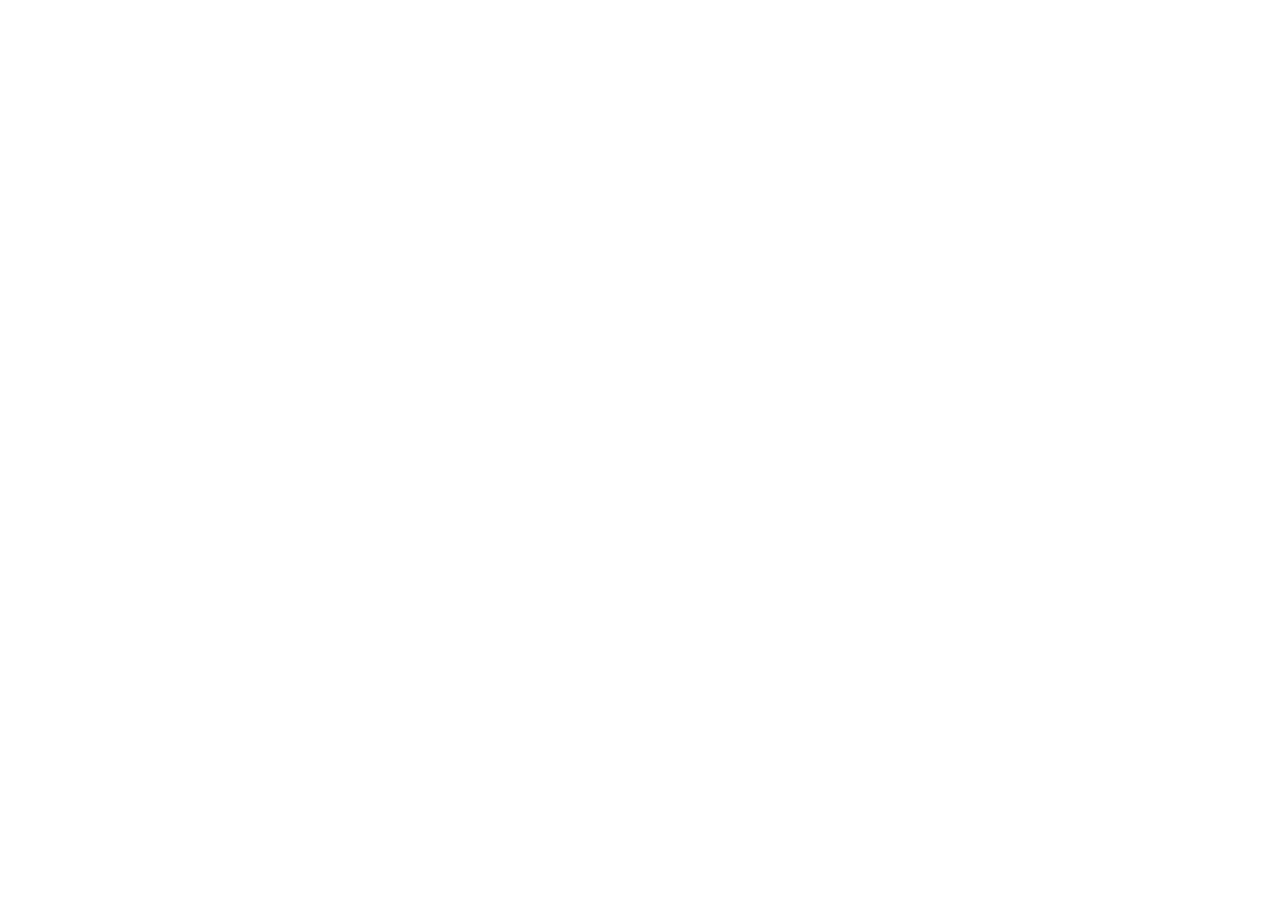
==== commit 895363b7: "feat(seo, secure): inject early HTTP to HTTPS redirection inside the head tag of all pages for site-" ====
--- a/index.html
+++ b/index.html
@@ -1,6 +1,11 @@
 <!DOCTYPE html>
 <html lang="en">
 <head>
+  <script>
+    if (location.protocol === 'http:' && location.hostname !== 'localhost' && location.hostname !== '127.0.0.1') {
+      location.href = 'https://' + location.hostname + location.pathname + location.search;
+    }
+  </script>
   <script async src="https://pagead2.googlesyndication.com/pagead/js/adsbygoogle.js?client=ca-pub-7777032142526382"
      crossorigin="anonymous"></script>
   <meta charset="UTF-8">
@@ -1088,98 +1093,6 @@
       line-height: 1.7;
     }
 
-    /* Footer */
-    footer {
-      border-top: 1px solid rgba(255, 255, 255, 0.08);
-      padding: 56px 0;
-      background-color: #04050A;
-      margin-top: 48px;
-      width: 100%;
-    }
-    .footer-inner {
-      max-width: 1200px;
-      margin: 0 auto;
-      display: grid;
-      grid-template-columns: 1.4fr 1fr;
-      gap: 64px;
-      padding: 0 24px;
-      width: 100%;
-      box-sizing: border-box;
-    }
-    .footer-brand {
-      display: flex;
-      flex-direction: column;
-      gap: 12px;
-      text-align: left;
-    }
-    .footer-brand-title {
-      display: inline-flex;
-      align-items: center;
-      gap: 10px;
-      text-decoration: none;
-    }
-    .footer-logo {
-      width: 28px;
-      height: 28px;
-      border-radius: 8px;
-      background: linear-gradient(135deg, #FF5B26 0%, #FF8A3D 100%);
-      display: flex;
-      align-items: center;
-      justify-content: center;
-      box-shadow: 0 4px 12px rgba(255, 91, 38, 0.25);
-    }
-    .footer-logo svg {
-      width: 15px;
-      height: 15px;
-    }
-    .footer-brand-title span {
-      font-family: var(--font-title);
-      font-weight: 800;
-      font-size: 20px;
-      color: #F1F3FA;
-      letter-spacing: -0.02em;
-    }
-    .footer-tagline {
-      font-size: 13.5px;
-      color: rgba(241, 243, 250, 0.55);
-      margin: 0;
-      max-width: 420px;
-      line-height: 1.6;
-    }
-    .footer-copy {
-      font-size: 12.5px;
-      color: rgba(241, 243, 250, 0.35);
-      margin-top: 4px;
-    }
-    .footer-links-container {
-      display: flex;
-      gap: 140px;
-      justify-content: flex-start;
-    }
-    .footer-col {
-      display: flex;
-      flex-direction: column;
-      gap: 12px;
-    }
-    .footer-col h4 {
-      font-family: var(--font-title);
-      font-size: 12px;
-      font-weight: 800;
-      color: #F1F3FA;
-      text-transform: uppercase;
-      letter-spacing: 0.08em;
-      margin: 0 0 4px 0;
-    }
-    .footer-col a {
-      color: rgba(241, 243, 250, 0.6);
-      text-decoration: none;
-      font-size: 13.5px;
-      transition: color 0.15s ease;
-    }
-    .footer-col a:hover {
-      color: #FF5B26;
-    }
-
     .carousel-dots {
       display: none;
     }
@@ -1326,33 +1239,6 @@
         font-size: 13px;
         line-height: 1.6;
       }
-      
-      footer {
-        padding: 32px 0;
-      }
-      .footer-inner {
-        display: flex;
-        flex-direction: column;
-        align-items: center;
-        text-align: center;
-        gap: 24px;
-      }
-      .footer-brand {
-        align-items: center;
-        text-align: center;
-      }
-      .footer-links-container {
-        gap: 40px;
-        justify-content: center;
-        width: 100%;
-      }
-      .footer-col {
-        align-items: center;
-        text-align: center;
-      }
-      .footer-copy {
-        margin-top: 4px;
-      }
     }
 
     /* Global Ad Placement styles */
@@ -1391,7 +1277,7 @@
       font-family: 'Plus Jakarta Sans', sans-serif;
       line-height: 1.5;
     }
-  
+
     /* ===== Sleek Modern Footer ===== */
     footer {
       position: relative;
